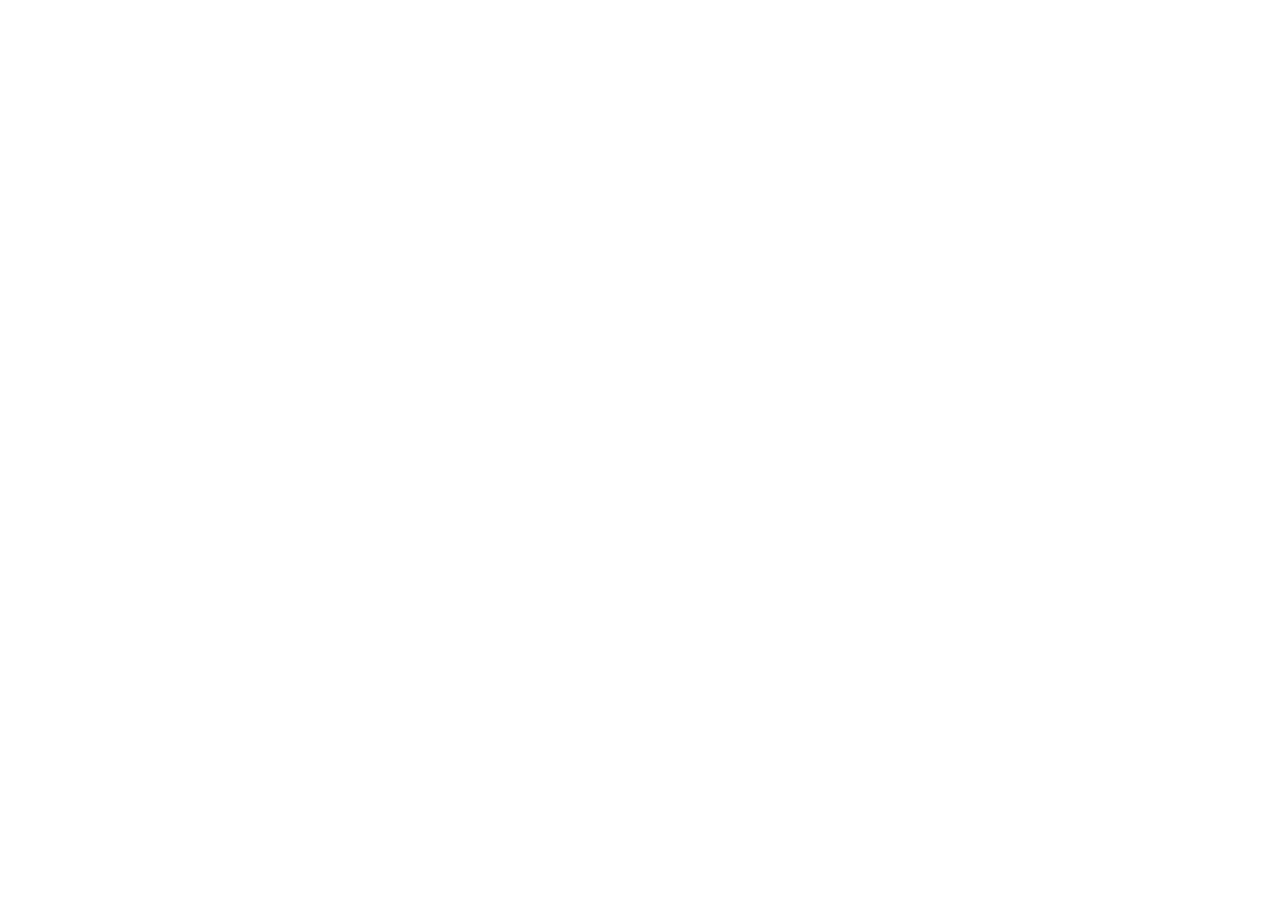
==== index.html @ 263c7d40 "첫번째" ====
<!DOCTYPE html>
<html lang="ko">
<head>
    <meta charset="UTF-8">
    <meta name="viewport" content="width=device-width, initial-scale=1.0">
    <title>크렘드마롱 리디자인</title>
</head>
<body>
    
</body>
</html>
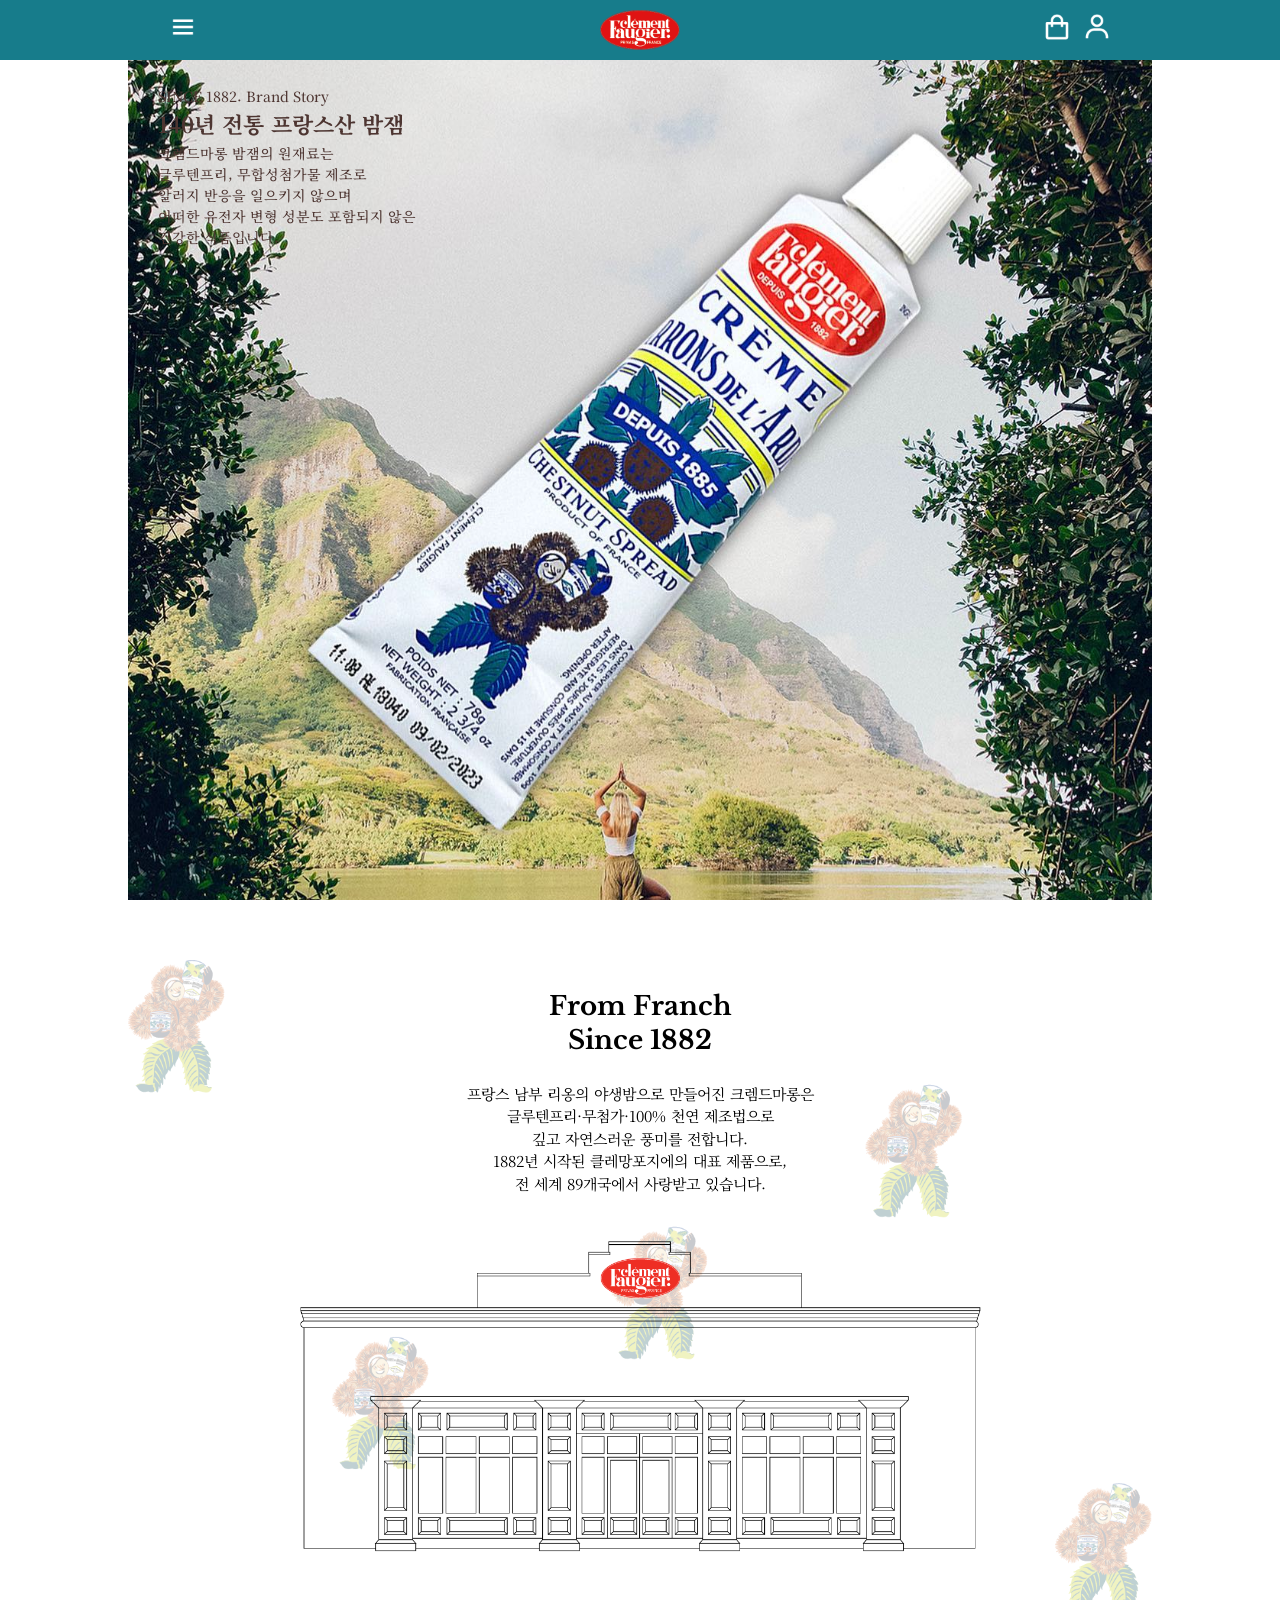
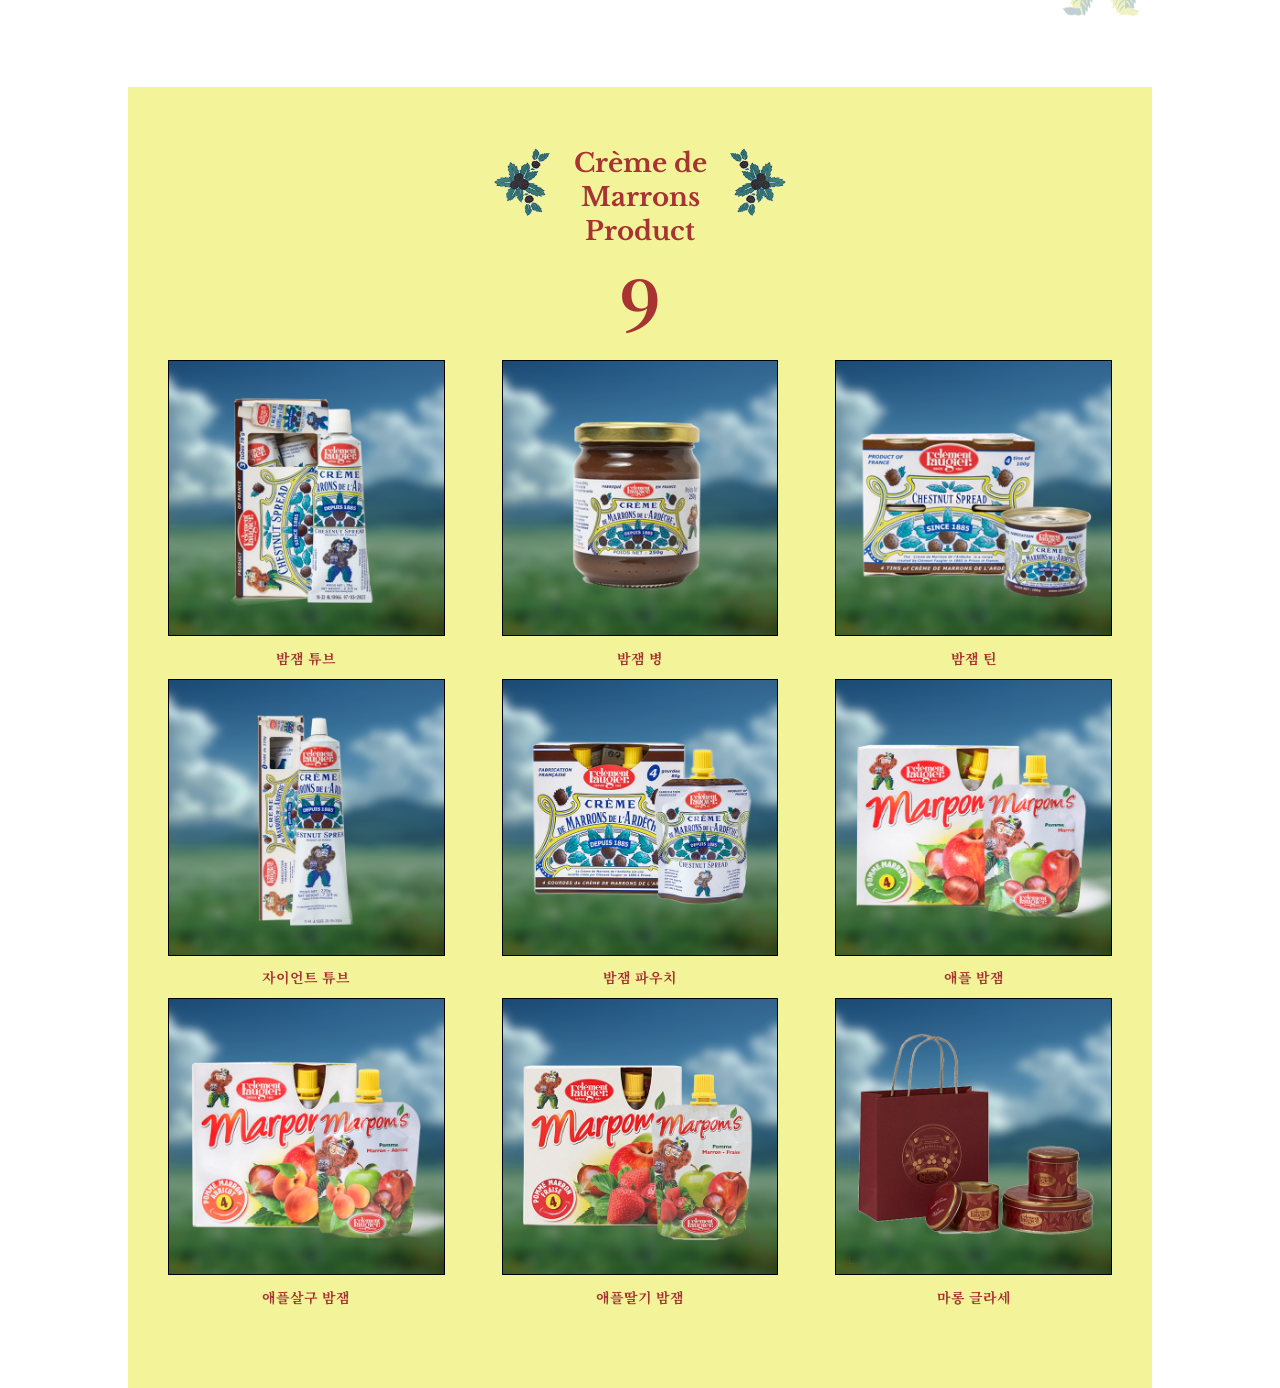
==== commit 102f7c47: "sec-02까지완" ====
--- a/index.html
+++ b/index.html
@@ -1,11 +1,268 @@
 <!DOCTYPE html>
 <html lang="ko">
+
 <head>
     <meta charset="UTF-8">
     <meta name="viewport" content="width=device-width, initial-scale=1.0">
     <title>크렘드마롱 리디자인</title>
+    <!-- Link Swiper's CSS -->
+    <link rel="stylesheet" href="https://cdn.jsdelivr.net/npm/swiper@11/swiper-bundle.min.css" />
+    <!-- Swiper JS -->
+    <script src="https://cdn.jsdelivr.net/npm/swiper@11/swiper-bundle.min.js"></script>
+    <link rel="stylesheet" href="css/main.css">
+    <script>
+        window.onload = () => {
+            //메인비주얼 슬라이드
+            var swiper = new Swiper(".MainSlide", {
+                spaceBetween: 0,
+                centeredSlides: true,
+                autoplay: {
+                    delay: 3500,
+                    disableOnInteraction: false,
+                },
+                pagination: {
+                    clickable: true,
+                },
+            });//메인비주얼 슬라이드 end
+
+        };//scipt end
+    </script>
+
 </head>
+
 <body>
-    
+    <!-- 헤더, 메인, 하단고정, 푸터 -->
+    <div id="wrap">
+
+        <header class="header">
+            <div class="inner">
+                <div class="header_nav">
+                    <button class="menu_btn">
+                        <img src="img/icon-menu.png" alt="메뉴열기">
+                    </button><!-- menu_btn -->
+                    <button class="close_btn">
+                        <img src="img/icon-close.png" alt="메뉴닫기">
+                    </button><!-- close_btn -->
+                    <h1 class="logo">
+                        <a href="#"><img src="img/cremedemarrons_logo.png" alt="로고"></a>
+                    </h1><!-- logo -->
+                    <div class="util">
+                        <button class="cart_btn">
+                            <img src="img/icon-cart.png" alt="카트">
+                        </button><!-- cart_btn -->
+                        <button class="mypage_btn">
+                            <img src="img/icon-my.png" alt="마이페이지">
+                        </button><!-- mypage_btn -->
+                    </div><!-- util -->
+                </div><!-- header_nav -->
+
+                <nav class="nav">
+                    <div class="search_wrap">
+                        <input type="text" name="" id="">
+                        <img src="img/icon-search.png" alt="검색">
+                    </div><!-- search_wrap -->
+
+                    <ul class="gnb">
+                        <li>
+                            <a href="#" class="depth-01">
+                                SHOP<img src="img/icon-down.png" alt="상세열기">
+                            </a>
+                            <ul class="depth-02">
+                                <li><a href="#">· All</a></li>
+                                <li><a href="#">· Best</a></li>
+                                <li><a href="#">· 단품</a></li>
+                                <li><a href="#">· 선물세트</a></li>
+                                <li><a href="#">· 마롱글라세</a></li>
+                                <li><a href="#">· 벌크(업소용)</a></li>
+                                <li><a href="#">· 정기구독</a></li>
+                                <li><a href="#">· 대량주문</a></li>
+                            </ul><!-- depth-02 -->
+                        </li>
+                        <li>
+                            <a href="#" class="depth-01">
+                                EVENT
+                            </a>
+                        </li>
+                        <li>
+                            <a href="#" class="depth-01">
+                                BRAND<img src="img/icon-down.png" alt="상세열기">
+                            </a>
+                            <ul class="depth-02">
+                                <li><a href="#">· 소개</a></li>
+                                <li><a href="#">· 매장안내</a></li>
+                            </ul><!-- depth-02 -->
+                        </li>
+                        <li>
+                            <a href="#" class="depth-01">
+                                COMMUNITY<img src="img/icon-down.png" alt="상세열기">
+                            </a>
+                            <ul class="depth-02">
+                                <li><a href="#">· 취향저격 레시피</a></li>
+                                <li><a href="#">· 뉴스</a></li>
+                            </ul><!-- depth-02 -->
+                        </li>
+                        <li>
+                            <a href="#" class="depth-01">
+                                B2B<img src="img/icon-down.png" alt="상세열기">
+                            </a>
+                            <ul class="depth-02">
+                                <li><a href="#">· 밤잼성과</a></li>
+                                <li><a href="#">· 콜라보레이션</a></li>
+                                <li><a href="#">· 스토어</a></li>
+                                <li><a href="#">· 입점제안문의</a></li>
+                            </ul><!-- depth-02 -->
+                        </li>
+                    </ul><!-- gnb -->
+                </nav><!-- nav -->
+            </div><!-- inner -->
+        </header><!-- header -->
+
+        <main class="main">
+            <div class="main_visual">
+                <!-- 메인비주얼 슬라이드 -->
+                <div class="swiper MainSlide">
+                    <div class="swiper-wrapper">
+
+                        <div class="swiper-slide slide1">
+                            <div class="slide_image">
+                                <img src="img/mainvisual-1.jpg" alt="메인비주얼">
+                            </div><!-- slide_image -->
+                            <div class="text_wrap">
+                                <span>SINCE 1882. Brand Story</span>
+                                <strong>140년 전통 프랑스산 밤잼</strong>
+                                <p>크렘드마롱 밤잼의 원재료는</br>
+                                    글루텐프리, 무합성첨가물 제조로</br>
+                                    알러지 반응을 일으키지 않으며</br>
+                                    어떠한 유전자 변형 성분도 포함되지 않은</br>
+                                    건강한 식품입니다.</p>
+                            </div><!-- text-wrap -->
+                        </div><!-- swiper-slide -->
+
+                        <div class="swiper-slide slide2">
+                            <div class="slide_image">
+                                <img src="img/mainvisual-2.jpg" alt="메인비주얼">
+                            </div><!-- slide_image -->
+                            <div class="text_wrap">
+                                <span>Bulk Order</span>
+                                <strong>밤잼 대량주문</strong>
+                                <p>대량주문은 문의하기 게시판을 통해 가능합니다</p>
+                                <p>(고객센터 - 평일 10:00 ~ 18:00 / 점심시간 12:00 ~ 13:00)</p>
+                            </div><!-- text-wrap -->
+                        </div><!-- swiper-slide -->
+
+                        <div class="swiper-slide slide3">
+                            <div class="slide_image">
+                                <img src="img/mainvisual-3.jpg" alt="메인비주얼">
+                            </div><!-- slide_image -->
+                            <div class="text_wrap">
+                                <p>크렘드 마롱으로</p>
+                                <p>달콤함을 선물해보세요</p>
+                            </div><!-- text-wrap -->
+                        </div><!-- swiper-slide -->
+
+                        <div class="swiper-slide slide4">
+                            <div class="slide_image">
+                                <img src="img/mainvisual-4.jpg" alt="메인비주얼">
+                            </div><!-- slide_image -->
+                            <div class="text_wrap">
+                                <span>Subscription</span>
+                                <strong>밤잼 정기구독</strong>
+                                <p>원하는 구독 주기에 배송 받아보세요</p>
+                            </div><!-- text-wrap -->
+                        </div><!-- swiper-slide -->
+
+                        <div class="swiper-slide slide5">
+                            <div class="slide_image">
+                                <img src="img/mainvisual-5.jpg" alt="메인비주얼">
+                            </div><!-- slide_image -->
+                            <div class="text_wrap">
+                                <span>(G.TUBE +Tube Wringer)</span>
+                                <strong>밤잼 + 튜브링거</strong>
+                                <p>[크렘드마롱] 밤잼 자이언트 튜브 (220g) +튜브링거</p>
+                            </div><!-- text-wrap -->
+                        </div><!-- swiper-slide -->
+
+                    </div><!-- swiper-wrapper -->
+                </div><!-- MainSlide -->
+            </div><!-- main_visual -->
+
+            <section class="sec-01">
+                <div class="inner">
+                    <img src="img/backgroundpattern.png" alt="패턴" class="bg">
+                    <div class="content">
+                        <h2>From Franch</br>
+                            Since 1882</h2>
+                        <p>프랑스 남부 리옹의 야생밤으로 만들어진 크렘드마롱은</br>
+                            글루텐프리·무첨가·100% 천연 제조법으로</br>
+                            깊고 자연스러운 풍미를 전합니다.</br>
+                            1882년 시작된 클레망포지에의 대표 제품으로,</br>
+                            전 세계 89개국에서 사랑받고 있습니다. </p>
+                        <img src="img/sec-01.png" alt="#">
+                    </div><!-- content -->
+                </div><!-- inner -->
+            </section><!-- sec-01 -->
+
+            <section class="sec-02">
+                <div class="inner">
+                    <div class="title">
+                        <h2>Crème de</br>
+                            Marrons</br>
+                            Product</h2>
+                        <strong>9</strong>
+                        <img src="img/deco_title.png" alt="#">
+                    </div><!-- title -->
+
+                    <div class="list">
+                        <div class="item">
+                            <img src="img/item-tube.png" alt="아이템">
+                            <p>밤잼 튜브</p>
+                        </div><!-- item -->
+                        <div class="item">
+                            <img src="img/item-jar.png" alt="아이템">
+                            <p>밤잼 병</p>
+                        </div><!-- item -->
+                        <div class="item">
+                            <img src="img/item-tin.png" alt="아이템">
+                            <p>밤잼 틴</p>
+                        </div><!-- item -->
+                        <div class="item">
+                            <img src="img/item-giant.png" alt="아이템">
+                            <p>자이언트 튜브</p>
+                        </div><!-- item -->
+                        <div class="item">
+                            <img src="img/item-pouch.png" alt="아이템">
+                            <p>밤잼 파우치</p>
+                        </div><!-- item -->
+                        <div class="item">
+                            <img src="img/item-apple.png" alt="아이템">
+                            <p>애플 밤잼</p>
+                        </div><!-- item -->
+                        <div class="item">
+                            <img src="img/item-apricot.png" alt="아이템">
+                            <p>애플살구 밤잼</p>
+                        </div><!-- item -->
+                        <div class="item">
+                            <img src="img/item-strawberry.png" alt="아이템">
+                            <p>애플딸기 밤잼</p>
+                        </div><!-- item -->
+                        <div class="item">
+                            <img src="img/item-gift.png" alt="아이템">
+                            <p>마롱 글라세</p>
+                        </div><!-- item -->
+                    </div><!-- list -->
+                </div><!-- inner -->
+            </section><!-- sec-02 -->
+        </main><!-- main -->
+
+        <div class="bottom_nav">
+
+        </div><!-- bottom_nav -->
+
+        <footer class="footer">
+
+        </footer><!-- footer -->
+
+    </div><!-- #wrap -->
 </body>
+
 </html>
--- a/css/main.css
+++ b/css/main.css
@@ -0,0 +1,361 @@
+@charset "utf-8";
+@import url('reset.css');
+@import url('https://fonts.googleapis.com/css2?family=Noto+Serif+KR:wght@200..900&display=swap');
+/* font-family: "Noto Serif KR", serif; */
+@import url('https://fonts.googleapis.com/css2?family=Libre+Baskerville:ital,wght@0,400;0,700;1,400&display=swap');
+/* font-family: "Libre Baskerville", serif;
+  font-weight: 700; */
+
+body {
+    font-family: "Noto Serif KR", serif;
+    font-weight: 400;
+    font-size: 15px;
+    line-height: 1.5;
+}
+
+h2 {
+    font-family: "Libre Baskerville", serif;
+    font-weight: 700;
+    font-size: 26px;
+    line-height: 1.3;
+}
+
+#wrap {
+    max-width: 1024px;
+    margin: 0 auto;
+}
+
+
+/* --- 헤더 시작 --- */
+.header {
+    width: 100%;
+    background-color: #177C8B;
+    position: fixed;
+    top: 0;
+    left: 0;
+    z-index: 999;
+}
+
+.header .inner button {
+    width: 30px;
+    padding: 0;
+}
+
+.header .inner button img {
+    width: 100%;
+}
+
+.header .inner .header_nav {
+    max-width: 944px;
+    width: calc(100% - 25px);
+    height: 60px;
+    margin: 0 auto;
+    display: flex;
+    align-items: center;
+    justify-content: space-between;
+    position: relative;
+}
+
+/* 메뉴닫기 버튼 */
+.header .inner .header_nav .close_btn {
+    display: none;
+}
+
+.header .inner .header_nav .logo {
+    height: 40px;
+    position: absolute;
+    top: 50%;
+    left: 50%;
+    transform: translate(-50%, -50%);
+}
+
+.header .inner .header_nav .logo a {
+    height: 100%;
+    display: block;
+}
+
+.header .inner .header_nav .logo a img {
+    height: 100%;
+}
+
+.header .inner .header_nav .util {
+    display: flex;
+    gap: 10px;
+}
+
+
+/* --- 내비게이션 시작 --- */
+.header .inner .nav {
+    height: 100vh;
+    background-color: #EBF1F4;
+    padding: 20px 0;
+    display: none;
+    /* 내비 닫아둠 */
+}
+
+.header .inner .nav .search_wrap {
+    max-width: 944px;
+    width: calc(100% - 25px);
+    margin: 0 auto 30px;
+    position: relative;
+}
+
+.header .inner .nav .search_wrap input {
+    width: 100%;
+    height: 35px;
+    border: 0;
+    background-color: #D8D8D8;
+    border-radius: 5px;
+    padding: 0 20px;
+}
+
+.header .inner .nav .search_wrap input:focus {
+    outline: none;
+    border: 1px solid #000;
+}
+
+.header .inner .nav .search_wrap img {
+    width: 26px;
+    position: absolute;
+    top: 50%;
+    right: 10px;
+    transform: translateY(-50%);
+}
+
+.header .inner .nav .gnb {
+    display: flex;
+    flex-direction: column;
+    gap: 20px;
+    padding: 0 40px;
+}
+
+.header .inner .nav .gnb .depth-01 {
+    font-family: "Libre Baskerville", serif;
+    font-weight: 700;
+    font-size: 26px;
+    display: flex;
+    gap: 5px;
+    align-items: center;
+}
+
+.header .inner .nav .gnb>li a img {
+    width: 20px;
+    height: 20px;
+}
+
+.header .inner .nav .gnb>li .depth-02 {
+    display: flex;
+    flex-direction: column;
+    gap: 5px;
+    margin-top: 5px;
+    padding-left: 15px;
+    display: none;
+    /* 상세 카테고리 닫아둠 */
+}
+
+.header .inner .nav .gnb>li .depth-02 li a {
+    font-size: 15px;
+}
+
+
+/* --- 메인 시작 --- */
+.main_visual {
+    width: 100%;
+    height: calc(100vh - 60px);
+    margin-top: 60px;
+}
+
+.main_visual .MainSlide {
+    height: 100%;
+}
+
+.main_visual .MainSlide .swiper-slide {
+    width: 100%;
+    height: 100%;
+    position: relative;
+}
+
+.main_visual .MainSlide .swiper-slide .slide_image {
+    width: 100%;
+    height: 100%;
+}
+
+.main_visual .MainSlide .swiper-slide .slide_image img {
+    width: 100%;
+    height: 100%;
+    object-fit: cover;
+}
+
+.main_visual .MainSlide .swiper-slide .text_wrap {
+    color: #4D3531;
+    position: absolute;
+}
+
+.main_visual .MainSlide .swiper-slide .text_wrap span {
+    display: block;
+    font-size: 14px;
+    font-weight: 500;
+}
+
+.main_visual .MainSlide .swiper-slide .text_wrap strong {
+    font-size: 22px;
+    font-weight: 700;
+    margin-bottom: 3px;
+    display: block;
+}
+
+.main_visual .MainSlide .swiper-slide .text_wrap p {
+    font-size: 14px;
+    font-weight: 500;
+}
+
+.main_visual .MainSlide .swiper-slide.slide1 .text_wrap {
+    top: 26px;
+    left: 30px;
+}
+
+.main_visual .MainSlide .swiper-slide.slide2 .text_wrap {
+    width: 100%;
+    top: 60px;
+    left: 0;
+    text-align: center;
+    padding: 20px 0;
+    background-color: rgba(255, 255, 255, 0.5);
+}
+
+.main_visual .MainSlide .swiper-slide.slide2 .text_wrap p {
+    font-weight: 700;
+}
+
+.main_visual .MainSlide .swiper-slide.slide3 .text_wrap {
+    width: 100%;
+    height: 100%;
+    padding: 60px 0;
+    display: flex;
+    flex-direction: column;
+    justify-content: space-between;
+    align-items: flex-start;
+    top: 0;
+    left: 0;
+}
+
+.main_visual .MainSlide .swiper-slide.slide3 .text_wrap p {
+    background-color: rgba(255, 247, 204, 0.7);
+    padding: 8px 20px;
+    font-size: 22px;
+    font-weight: 600;
+}
+
+.main_visual .MainSlide .swiper-slide.slide3 .text_wrap p:last-child {
+    text-align: right;
+    margin-left: auto;
+}
+
+.main_visual .MainSlide .swiper-slide.slide4 .text_wrap {
+    width: 100%;
+    top: 60px;
+    left: 0;
+    text-align: center;
+    padding: 20px 0;
+    background-color: rgba(255, 255, 255, 0.5);
+}
+
+.main_visual .MainSlide .swiper-slide.slide5 .text_wrap {
+    width: 100%;
+    top: 60px;
+    left: 0;
+    text-align: center;
+    padding: 20px 0;
+    background-color: rgba(255, 255, 255, 0.5);
+}
+
+
+/* --- sec-01 --- */
+.sec-01 .inner {
+    padding: 60px 0 100px;
+    position: relative;
+}
+
+.sec-01 .inner .bg {
+    width: 100%;
+    opacity: 50%;
+    position: absolute;
+    top: 60px;
+    left: 0;
+    z-index: 0;
+}
+
+.sec-01 .inner .content {
+    width: 100%;
+    text-align: center;
+    padding: 30px 0;
+    display: flex;
+    flex-direction: column;
+    align-items: center;
+    gap: 25px;
+    position: relative;
+    top: 0;
+    left: 0;
+}
+
+.sec-01 .inner .content img {
+    width: 68%;
+    margin-top: 15px;
+}
+
+
+/* --- sec-02 --- */
+.sec-02 {
+    background-color: #F3F399;
+}
+
+.sec-02 .inner {
+    max-width: 944px;
+    width: calc(100% - 25px);
+    margin: 0 auto;
+    padding: 60px 0 80px;
+    text-align: center;
+    color: #a73333;
+}
+
+.sec-02 .inner .title {
+    position: relative;
+    margin-bottom: 6px;
+}
+
+.sec-02 .inner .title h2 {}
+
+.sec-02 .inner .title strong {
+    font-size: 70px;
+    margin-top: 5px;
+}
+
+.sec-02 .inner .title img {
+    height: 70px;
+    position: absolute;
+    top: 0;
+    left: 50%;
+    transform: translateX(-50%);
+}
+
+.sec-02 .inner .list {
+    display: flex;
+    flex-wrap: wrap;
+    justify-content: space-between;
+    row-gap: 10px;
+}
+
+.sec-02 .inner .list .item {
+    width: 29.33%;
+}
+
+.sec-02 .inner .list .item img {
+    width: 100%;
+    border: 1px solid #000;
+}
+
+.sec-02 .inner .list .item p {
+    font-size: 14px;
+    font-weight: 700;
+    margin-top: 6px;
+}
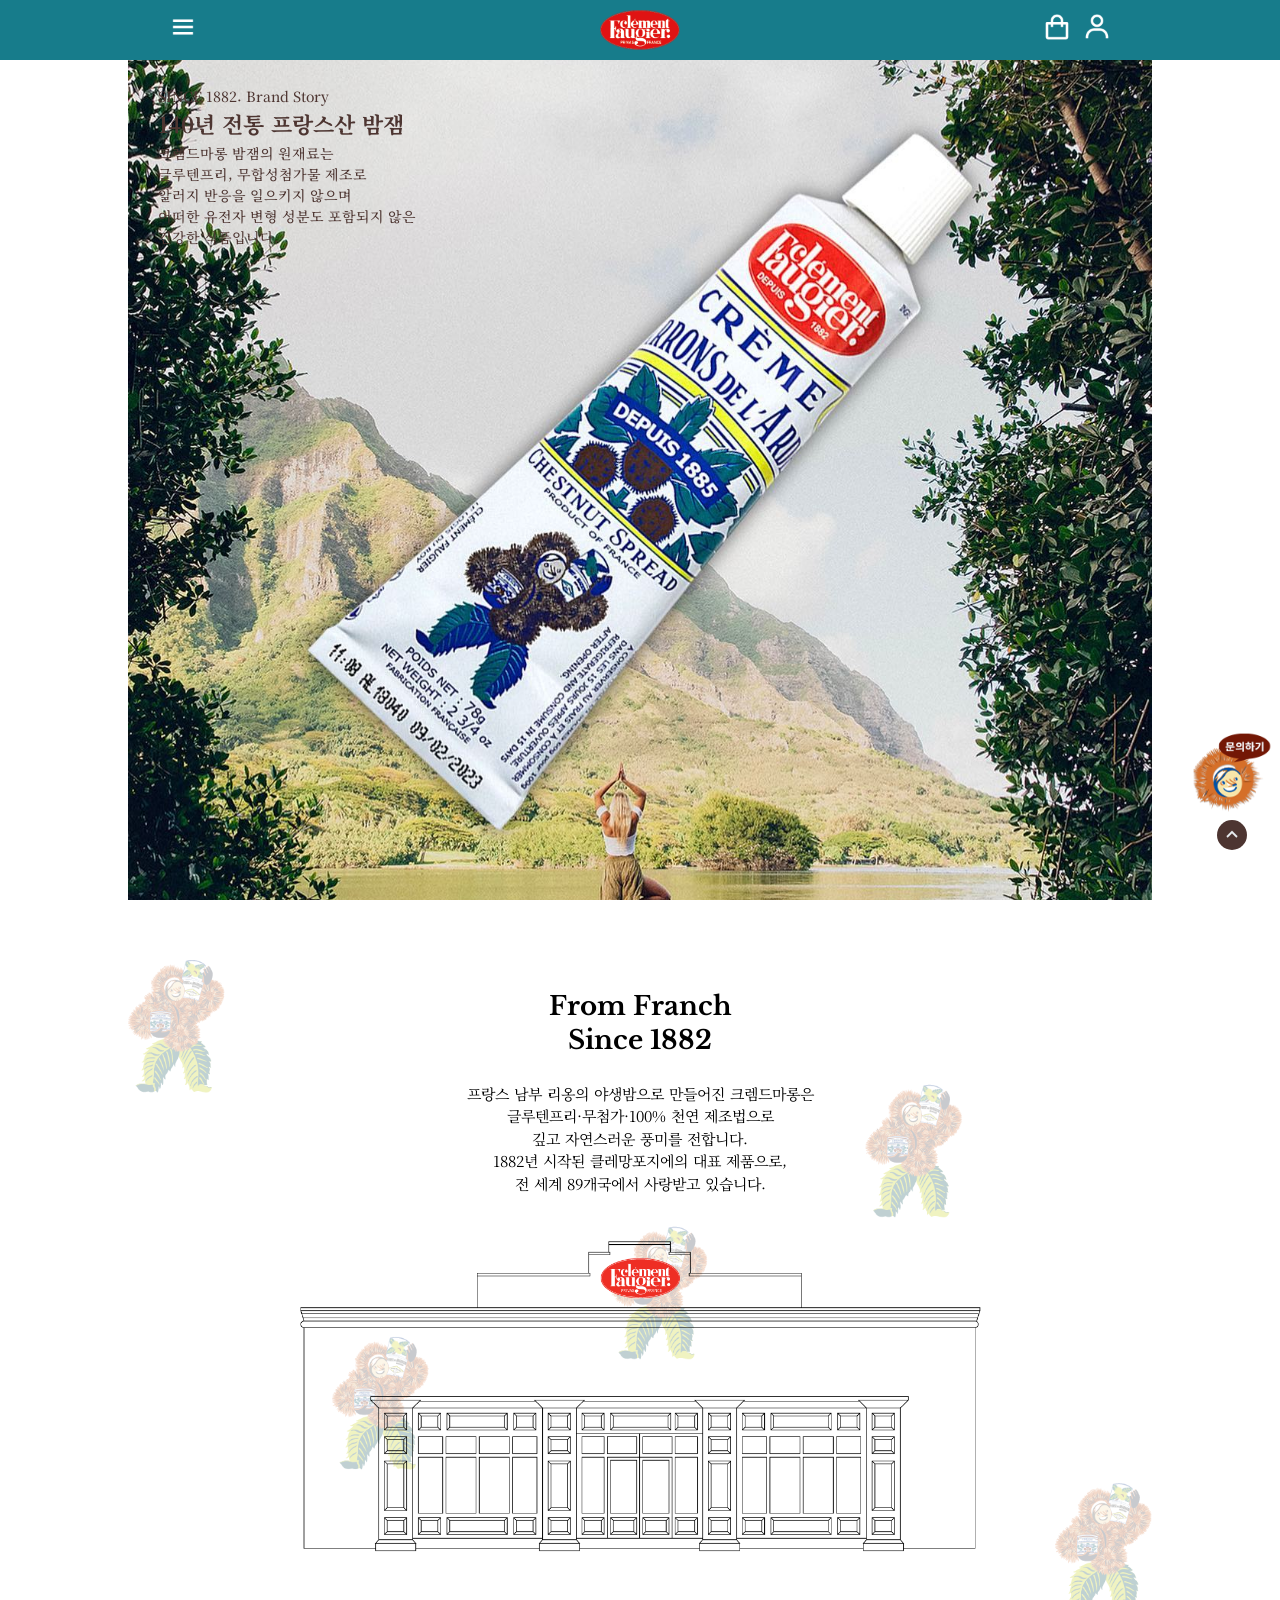
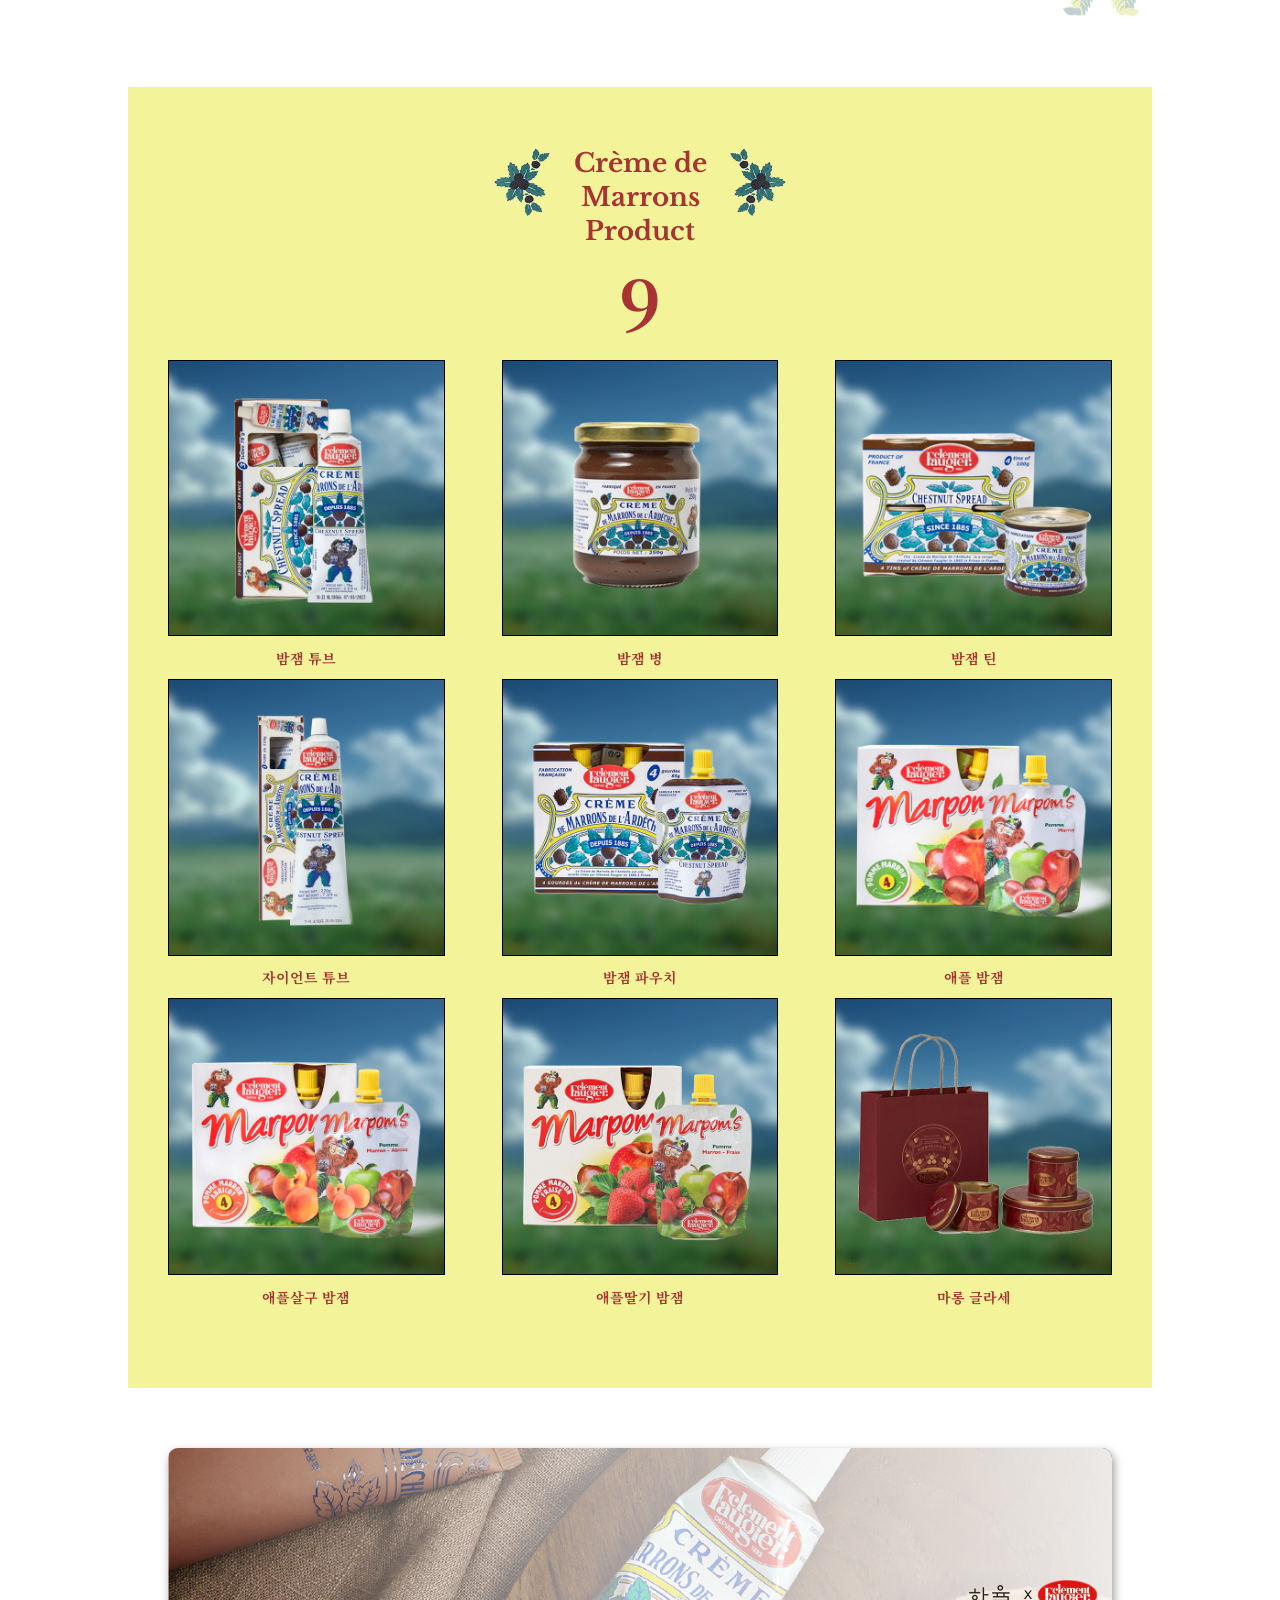
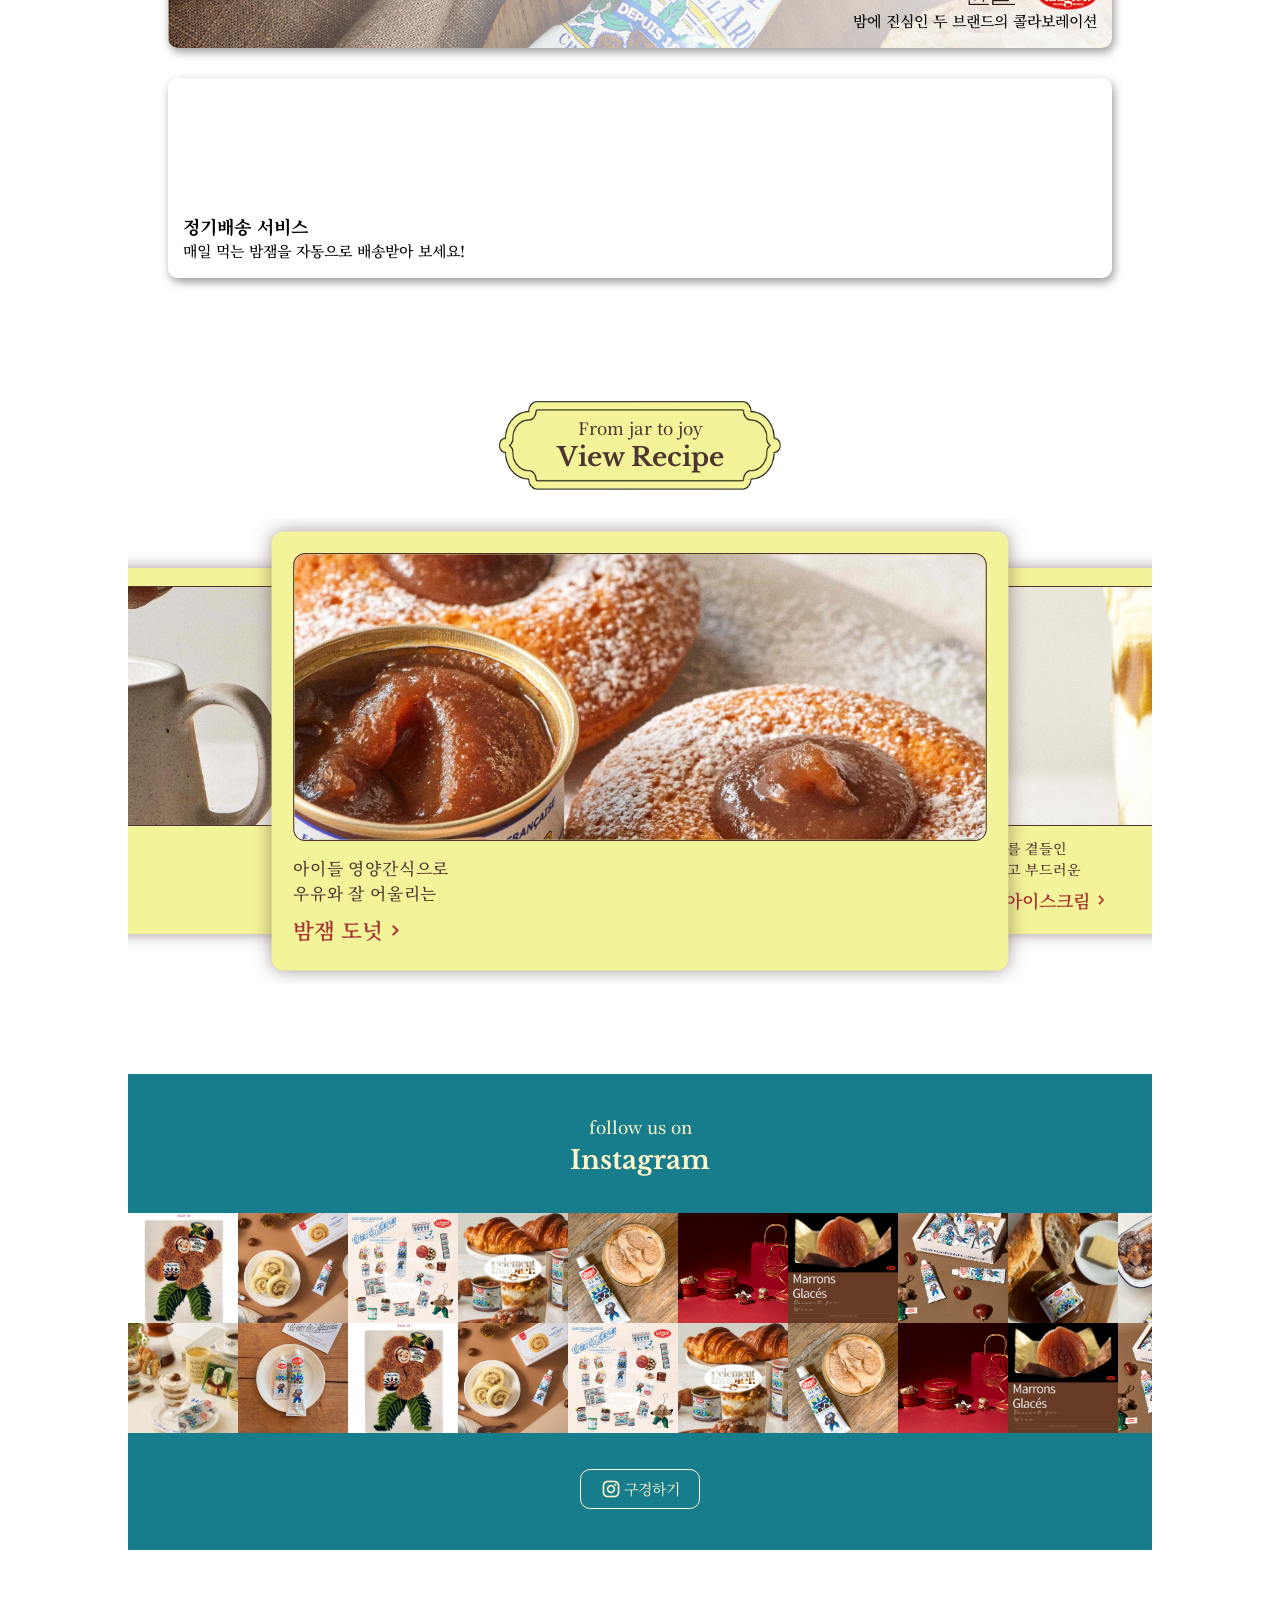
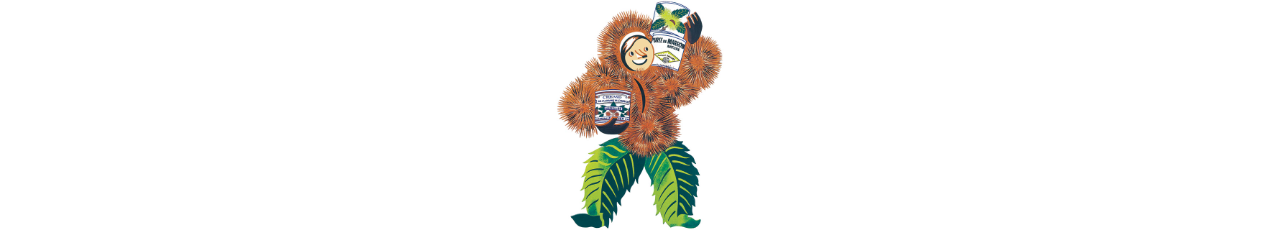
==== commit 6ad35abd: "푸터전까지" ====
--- a/index.html
+++ b/index.html
@@ -9,6 +9,7 @@
     <link rel="stylesheet" href="https://cdn.jsdelivr.net/npm/swiper@11/swiper-bundle.min.css" />
     <!-- Swiper JS -->
     <script src="https://cdn.jsdelivr.net/npm/swiper@11/swiper-bundle.min.js"></script>
+
     <link rel="stylesheet" href="css/main.css">
     <script>
         window.onload = () => {
@@ -24,6 +25,73 @@
                     clickable: true,
                 },
             });//메인비주얼 슬라이드 end
+
+            //sec-04 슬라이드
+            var swiper = new Swiper(".RecipeSlide", {
+                loop: true,
+                //autoplay: true,
+                slidesPerView: 'auto',
+                spaceBetween: 0,
+                centeredSlides: true,
+                autoplay: {
+                    delay: 2500,
+                    disableOnInteraction: false,
+                },
+                pagination: {
+                    clickable: true,
+                },
+            });//sec-04 슬라이드 end
+
+            //sec-05 슬라이드
+            const logoSwiper = new Swiper(".InstaSlide.line1", {
+                slidesPerView: "auto",
+                spaceBetween: 0,
+                loop: true,
+                speed: 3000,//이동 속도
+                allowTouchMove: false,
+                autoplay: {
+                    delay: 0,
+                    disableOnInteraction: false,
+                },
+            });
+            const logoSwiper2 = new Swiper(".InstaSlide.line2", {
+                slidesPerView: "auto",
+                spaceBetween: 0,
+                loop: true,
+                speed: 3000,
+                allowTouchMove: false,
+                autoplay: {
+                    delay: 0,
+                    disableOnInteraction: false,
+                    reverseDirection: true, //반대 방향
+                },
+            });
+            //sec-05 슬라이드 end
+
+            //메뉴 열기
+            let menuBtn = document.querySelector('.menu_btn');
+            let closeBtn = document.querySelector('.close_btn');
+            let nav = document.querySelector('.nav');
+
+            menuBtn.addEventListener('click', () => {
+                nav.classList.add('active');
+                menuBtn.style.display = 'none'
+                closeBtn.style.display = 'block'
+            });
+
+            closeBtn.addEventListener('click', () => {
+                nav.classList.remove('active');
+                menuBtn.style.display = 'block'
+                closeBtn.style.display = 'none'
+            });
+
+            //내비 상세 카테고리 열기 (수정#####)
+            let depth01 = document.querySelectorAll('.depth-01');
+            let depth02 = document.querySelectorAll('.depth-02');
+
+            depth01.addEventListener('click', () => {
+                depth02.classList.add('active')
+            })
 
         };//scipt end
     </script>
@@ -252,10 +320,235 @@
                     </div><!-- list -->
                 </div><!-- inner -->
             </section><!-- sec-02 -->
+
+            <section class="sec-03">
+                <div class="inner">
+                    <div class="banner b01">
+                        <div class="text">
+                            <img src="img/colabo_logo.png" alt="콜라보로고">
+                            <p>밤에 진심인 두 브랜드의 콜라보레이션</p>
+                        </div><!-- text -->
+                    </div><!-- banner -->
+                    <div class="banner b02">
+                        <div class="text">
+                            <strong>정기배송 서비스</strong>
+                            <p>매일 먹는 밤잼을 자동으로 배송받아 보세요!</p>
+                        </div><!-- text -->
+                    </div><!-- banner -->
+                </div><!-- inner -->
+            </section><!-- sec-03 -->
+
+            <section class="sec-04">
+                <div class="inner">
+                    <div class="title">
+                        <img src="img/title-background1.png" alt="#">
+                        <div class="text">
+                            <p>From jar to joy</p>
+                            <h2>View Recipe</h2>
+                        </div><!-- text -->
+                    </div><!-- title -->
+
+                    <!-- 레시피 슬라이드 -->
+                    <!-- Swiper -->
+                    <div class="swiper RecipeSlide">
+                        <div class="swiper-wrapper">
+                            <div class="swiper-slide">
+                                <div class="inner">
+                                    <img src="img/recipe_donut.jpg" alt="recipe">
+                                    <div class="text_wrap">
+                                        <p>아이들 영양간식으로</br>
+                                            우유와 잘 어울리는</p>
+                                        <div class="name">
+                                            <strong>밤잼 도넛</strong>
+                                            <img src="img/icon-right3.png" alt="">
+                                        </div><!-- name -->
+                                    </div><!-- text_wrap -->
+                                </div><!-- inner -->
+                            </div><!-- swiper-slide -->
+
+                            <div class="swiper-slide">
+                                <div class="inner">
+                                    <img src="img/recipe_icecream.jpg" alt="recipe">
+                                    <div class="text_wrap">
+                                        <p>견과류를 곁들인</br>
+                                            고소하고 부드러운</p>
+                                        <div class="name">
+                                            <strong>마롱 아이스크림</strong>
+                                            <img src="img/icon-right3.png" alt="">
+                                        </div><!-- name -->
+                                    </div><!-- text_wrap -->
+                                </div><!-- inner -->
+                            </div><!-- swiper-slide -->
+
+                            <div class="swiper-slide">
+                                <div class="inner">
+                                    <img src="img/recipe_cheese.png" alt="recipe">
+                                    <div class="text_wrap">
+                                        <p>치즈와도, 와인과도</br>
+                                            잘 어울리는</p>
+                                        <div class="name">
+                                            <strong>크렘드마롱</strong>
+                                            <img src="img/icon-right3.png" alt="">
+                                        </div><!-- name -->
+                                    </div><!-- text_wrap -->
+                                </div><!-- inner -->
+                            </div><!-- swiper-slide -->
+
+                            <div class="swiper-slide">
+                                <div class="inner">
+                                    <img src="img/recipe_bread.jpg" alt="recipe">
+                                    <div class="text_wrap">
+                                        <p>밤잼으로 만든</br>
+                                            영원한 소울메이트</p>
+                                        <div class="name">
+                                            <strong>밤잼+빵</strong>
+                                            <img src="img/icon-right3.png" alt="">
+                                        </div><!-- name -->
+                                    </div><!-- text_wrap -->
+                                </div><!-- inner -->
+                            </div><!-- swiper-slide -->
+
+                            <div class="swiper-slide">
+                                <div class="inner">
+                                    <img src="img/recipe_latte.jpg" alt="recipe">
+                                    <div class="text_wrap">
+                                        <p>간편하게 즐기는</br>
+                                            고소하고 달달한</p>
+                                        <div class="name">
+                                            <strong>밤 라떼</strong>
+                                            <img src="img/icon-right3.png" alt="">
+                                        </div><!-- name -->
+                                    </div><!-- text_wrap -->
+                                </div><!-- inner -->
+                            </div><!-- swiper-slide -->
+                        </div><!-- swiper-wrapper -->
+                    </div><!-- RecipeSlide -->
+                </div><!-- inner -->
+            </section><!-- sec-04 -->
+
+            <section class="sec-05">
+                <div class="inner">
+                    <div class="title">
+                        <p>follow us on</p>
+                        <h2>Instagram</h2>
+                    </div><!-- title -->
+
+                    <!-- 인스타 슬라이드 -->
+                    <div class="swiper InstaSlide line1">
+                        <div class="swiper-wrapper">
+                            <div class="swiper-slide">
+                                <img src="img/insta1.jpg" alt="#">
+                            </div><!-- swiper-slide -->
+                            <div class="swiper-slide">
+                                <img src="img/insta2.jpg" alt="#">
+                            </div><!-- swiper-slide -->
+                            <div class="swiper-slide">
+                                <img src="img/insta3.jpg" alt="#">
+                            </div><!-- swiper-slide -->
+                            <div class="swiper-slide">
+                                <img src="img/insta4.jpg" alt="#">
+                            </div><!-- swiper-slide -->
+                            <div class="swiper-slide">
+                                <img src="img/insta5.jpg" alt="#">
+                            </div><!-- swiper-slide -->
+                            <div class="swiper-slide">
+                                <img src="img/insta6.jpg" alt="#">
+                            </div><!-- swiper-slide -->
+                            <div class="swiper-slide">
+                                <img src="img/insta7.jpg" alt="#">
+                            </div><!-- swiper-slide -->
+                            <div class="swiper-slide">
+                                <img src="img/insta8.jpg" alt="#">
+                            </div><!-- swiper-slide -->
+                            <div class="swiper-slide">
+                                <img src="img/insta9.jpg" alt="#">
+                            </div><!-- swiper-slide -->
+                            <div class="swiper-slide">
+                                <img src="img/insta10.jpg" alt="#">
+                            </div><!-- swiper-slide -->
+                            <div class="swiper-slide">
+                                <img src="img/insta11.jpg" alt="#">
+                            </div><!-- swiper-slide -->
+                            <div class="swiper-slide">
+                                <img src="img/insta12.jpg" alt="#">
+                            </div><!-- swiper-slide -->
+                            <div class="swiper-slide">
+                                <img src="img/insta13.jpg" alt="#">
+                            </div><!-- swiper-slide -->
+                        </div><!-- swiper-wrapper -->
+                    </div><!-- InstaSlide -->
+
+                    <div class="swiper InstaSlide line2">
+                        <div class="swiper-wrapper">
+                            <div class="swiper-slide">
+                                <img src="img/insta1.jpg" alt="#">
+                            </div><!-- swiper-slide -->
+                            <div class="swiper-slide">
+                                <img src="img/insta2.jpg" alt="#">
+                            </div><!-- swiper-slide -->
+                            <div class="swiper-slide">
+                                <img src="img/insta3.jpg" alt="#">
+                            </div><!-- swiper-slide -->
+                            <div class="swiper-slide">
+                                <img src="img/insta4.jpg" alt="#">
+                            </div><!-- swiper-slide -->
+                            <div class="swiper-slide">
+                                <img src="img/insta5.jpg" alt="#">
+                            </div><!-- swiper-slide -->
+                            <div class="swiper-slide">
+                                <img src="img/insta6.jpg" alt="#">
+                            </div><!-- swiper-slide -->
+                            <div class="swiper-slide">
+                                <img src="img/insta7.jpg" alt="#">
+                            </div><!-- swiper-slide -->
+                            <div class="swiper-slide">
+                                <img src="img/insta8.jpg" alt="#">
+                            </div><!-- swiper-slide -->
+                            <div class="swiper-slide">
+                                <img src="img/insta9.jpg" alt="#">
+                            </div><!-- swiper-slide -->
+                            <div class="swiper-slide">
+                                <img src="img/insta10.jpg" alt="#">
+                            </div><!-- swiper-slide -->
+                            <div class="swiper-slide">
+                                <img src="img/insta11.jpg" alt="#">
+                            </div><!-- swiper-slide -->
+                            <div class="swiper-slide">
+                                <img src="img/insta12.jpg" alt="#">
+                            </div><!-- swiper-slide -->
+                            <div class="swiper-slide">
+                                <img src="img/insta13.jpg" alt="#">
+                            </div><!-- swiper-slide -->
+                        </div><!-- swiper-wrapper -->
+                    </div><!-- InstaSlide -->
+
+                    <button class="insta_btn">
+                        <a href="#">
+                            <img src="img/icon-insta.png" alt="#">
+                            <p>구경하기</p>
+                        </a>
+                    </button><!-- insta_btn -->
+                </div><!-- inner -->
+            </section><!-- sec-05 -->
+
+            <div class="character">
+                <img src="img/character.jpg" alt="character">
+            </div><!-- character -->
         </main><!-- main -->
 
         <div class="bottom_nav">
-
+            <div class="inner">
+                <div class="ask_btn">
+                    <a href="#">
+                        <img src="img/bottom_nav.png" alt="문의아이콘">
+                    </a>
+                </div><!-- ask_btn -->
+                <div class="top_btn">
+                    <a href="#">
+                        <img src="img/icon-up2.png" alt="탑아이콘">
+                    </a>
+                </div><!-- top_btn -->
+            </div><!-- inner -->
         </div><!-- bottom_nav -->
 
         <footer class="footer">
--- a/css/main.css
+++ b/css/main.css
@@ -86,11 +86,19 @@
 
 /* --- 내비게이션 시작 --- */
 .header .inner .nav {
+    width: 100%;
     height: 100vh;
     background-color: #EBF1F4;
     padding: 20px 0;
-    display: none;
+    position: fixed;
+    top: 60px;
+    left: -100%;
     /* 내비 닫아둠 */
+    transition: left 0.5s;
+}
+
+.header .inner .nav.active {
+    left: 0;
 }
 
 .header .inner .nav .search_wrap {
@@ -153,6 +161,10 @@
     /* 상세 카테고리 닫아둠 */
 }
 
+.header .inner .nav .gnb>li .depth-02.active {
+    display: flex;
+}
+
 .header .inner .nav .gnb>li .depth-02 li a {
     font-size: 15px;
 }
@@ -242,7 +254,7 @@
 .main_visual .MainSlide .swiper-slide.slide3 .text_wrap p {
     background-color: rgba(255, 247, 204, 0.7);
     padding: 8px 20px;
-    font-size: 22px;
+    font-size: 18px;
     font-weight: 600;
 }
 
@@ -358,4 +370,295 @@
     font-size: 14px;
     font-weight: 700;
     margin-top: 6px;
+}
+
+
+/* --- sec-03 --- */
+.sec-03 .inner {
+    display: flex;
+    flex-direction: column;
+    gap: 30px;
+    padding: 60px 0;
+}
+
+.sec-03 .inner .banner {
+    position: relative;
+    max-width: 944px;
+    width: calc(100% - 25px);
+    height: 200px;
+    margin: 0 auto;
+    border-radius: 10px;
+    overflow: hidden;
+    box-shadow: 2px 4px 10px rgba(0, 0, 0, 0.4);
+    position: relative;
+}
+
+.sec-03 .inner .banner.b01::after {
+    width: 100%;
+    height: 100%;
+    content: '';
+    position: absolute;
+    top: 0;
+    left: 0;
+    background: #ffffff;
+    background: linear-gradient(90deg, rgba(255, 255, 255, 0) 0%, rgba(255, 255, 255, 0.6) 45%, rgba(255, 255, 255, 0.9) 100%);
+}
+
+.sec-03 .inner .banner.b02::after {
+    width: 100%;
+    height: 100%;
+    content: '';
+    position: absolute;
+    top: 0;
+    left: 0;
+    background: #ffffff;
+    background: linear-gradient(270deg, rgba(255, 255, 255, 0) 32%, rgba(255, 255, 255, 0.9) 100%);
+}
+
+.sec-03 .inner .banner.b01 {
+    background: url("../img/banner-colabo.png") center center / cover no-repeat;
+}
+
+.sec-03 .inner .banner.b02 {
+    background: url("../img/banner_delivery.png") center 80% / cover no-repeat;
+}
+
+.sec-03 .inner .banner.b01 .text {
+    display: flex;
+    flex-direction: column;
+    align-items: flex-end;
+    position: absolute;
+    bottom: 15px;
+    right: 15px;
+    z-index: 1;
+}
+
+.sec-03 .inner .banner.b02 .text {
+    position: absolute;
+    bottom: 15px;
+    left: 15px;
+    z-index: 1;
+}
+
+.sec-03 .inner .banner .text img {
+    height: 30px;
+    display: block;
+}
+
+.sec-03 .inner .banner .text strong {
+    font-size: 18px;
+    font-weight: 700;
+}
+
+.sec-03 .inner .banner .text p {
+    font-weight: 500;
+}
+
+
+/* --- sec-04 --- */
+.sec-04 {
+    padding: 60px 0 90px;
+}
+
+.sec-04 .inner .title {
+    position: relative;
+    margin-bottom: 25px;
+}
+
+.sec-04 .inner .title img {
+    width: 288px;
+    margin: 0 auto;
+    display: block;
+}
+
+.sec-04 .inner .title .text {
+    color: #4D3531;
+    text-align: center;
+    position: absolute;
+    top: 50%;
+    left: 50%;
+    transform: translate(-50%, -50%);
+}
+
+.sec-04 .inner .title .text p {
+    font-size: 17px;
+    font-weight: 500;
+}
+
+/* 레시피 슬라이드 */
+.RecipeSlide {
+    padding: 50px 0;
+}
+
+.RecipeSlide .swiper-wrapper {}
+
+.RecipeSlide .swiper-wrapper .swiper-slide {
+    width: 60%;
+    height: 366px;
+    border-radius: 10px;
+    background-color: #F3F399;
+    color: #4D3531;
+    box-shadow: 0 0 15px rgba(77, 53, 49, 0.5);
+}
+
+.RecipeSlide .swiper-wrapper .swiper-slide .inner {
+    padding: 18px;
+}
+
+.RecipeSlide .swiper-wrapper .swiper-slide .inner>img {
+    width: 100%;
+    height: 240px;
+    object-fit: cover;
+    display: block;
+    border-radius: 10px;
+    border: 1px solid #4D3531;
+}
+
+.RecipeSlide .swiper-wrapper .swiper-slide .inner .text_wrap {
+    margin-top: 12px;
+}
+
+.RecipeSlide .swiper-wrapper .swiper-slide .inner .text_wrap p {
+    font-size: 14px;
+    font-weight: 500;
+    line-height: 1.5;
+    margin-bottom: 7px;
+}
+
+.RecipeSlide .swiper-wrapper .swiper-slide .inner .text_wrap .name {
+    display: flex;
+    align-items: center;
+}
+
+.RecipeSlide .swiper-wrapper .swiper-slide .inner .text_wrap .name strong {
+    font-size: 18px;
+    font-weight: 600;
+    color: #a73333;
+}
+
+.RecipeSlide .swiper-wrapper .swiper-slide .inner .text_wrap .name img {
+    width: 20px;
+    display: block;
+}
+
+.RecipeSlide .swiper-slide.swiper-slide-active {
+    transform: scale(1.2);
+    z-index: 1;
+}
+
+
+/* --- sec-05 --- */
+.sec-05 {
+    background-color: #177C8B;
+    padding: 40px 0;
+}
+
+.sec-05 .inner .title {
+    text-align: center;
+    color: #FFF7CC;
+    margin-bottom: 35px;
+}
+
+.sec-05 .inner .title p {
+    font-size: 17px;
+    font-weight: 500;
+    margin-bottom: 5px;
+}
+
+.sec-05 .inner .InstaSlide .swiper-wrapper .swiper-slide {
+    width: 110px;
+    height: 110px;
+}
+
+.sec-05 .inner .InstaSlide .swiper-wrapper .swiper-slide img {
+    width: 100%;
+    height: 100%;
+    object-fit: cover;
+    display: block;
+}
+
+.sec-05 .inner .insta_btn {
+    width: 100%;
+    margin: 35px auto 0;
+}
+
+.sec-05 .inner .insta_btn a {
+    width: 120px;
+    height: 40px;
+    margin: 0 auto;
+    border: 1px solid #FFF7CC;
+    border-radius: 10px;
+    display: flex;
+    align-items: center;
+    justify-content: center;
+    gap: 3px;
+}
+
+.sec-05 .inner .insta_btn a img {
+    width: 20px;
+    height: 20px;
+    display: block;
+}
+
+.sec-05 .inner .insta_btn a p {
+    color: #FFF7CC;
+}
+
+.character {
+    width: 230px;
+    margin: 0 auto;
+    padding: 50px 0 0;
+}
+
+.character img {
+    width: 100%;
+}
+
+
+/* --- bottom_nav --- */
+.bottom_nav {
+    position: fixed;
+    bottom: 50px;
+    right: 8px;
+    z-index: 10;
+}
+
+.bottom_nav .inner {
+    display: flex;
+    flex-direction: column;
+    align-items: center;
+    gap: 8px;
+}
+
+.bottom_nav .inner .ask_btn {
+    width: 80px;
+}
+
+.bottom_nav .inner .ask_btn a {
+    width: 100%;
+}
+
+.bottom_nav .inner .ask_btn a img {
+    width: 100%;
+    display: block;
+}
+
+.bottom_nav .inner .top_btn {
+    width: 30px;
+    height: 30px;
+    background-color: #4D3531;
+    border-radius: 50%;
+}
+
+.bottom_nav .inner .top_btn a {
+    width: 100%;
+    height: 100%;
+    display: flex;
+    justify-content: center;
+    align-items: center;
+}
+
+.bottom_nav .inner .top_btn a img {
+    width: 24px;
+    height: 24px;
 }
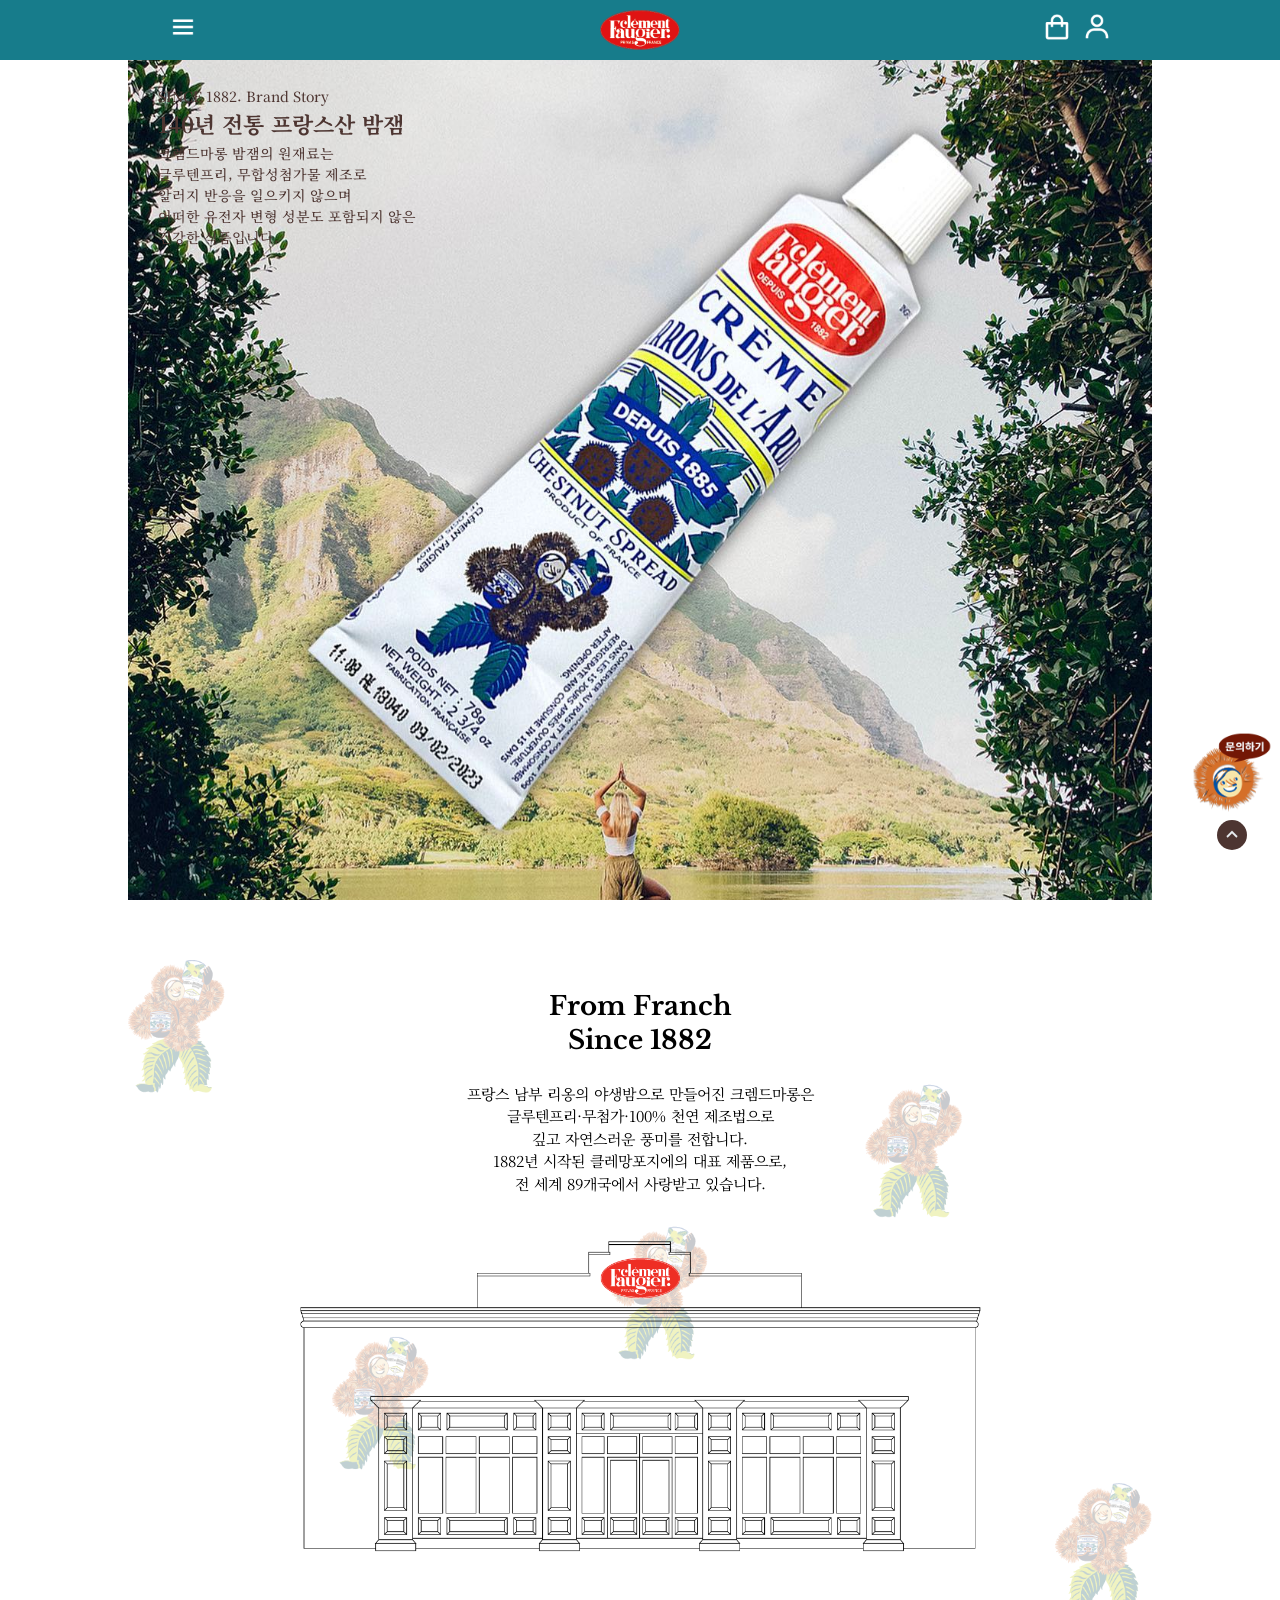
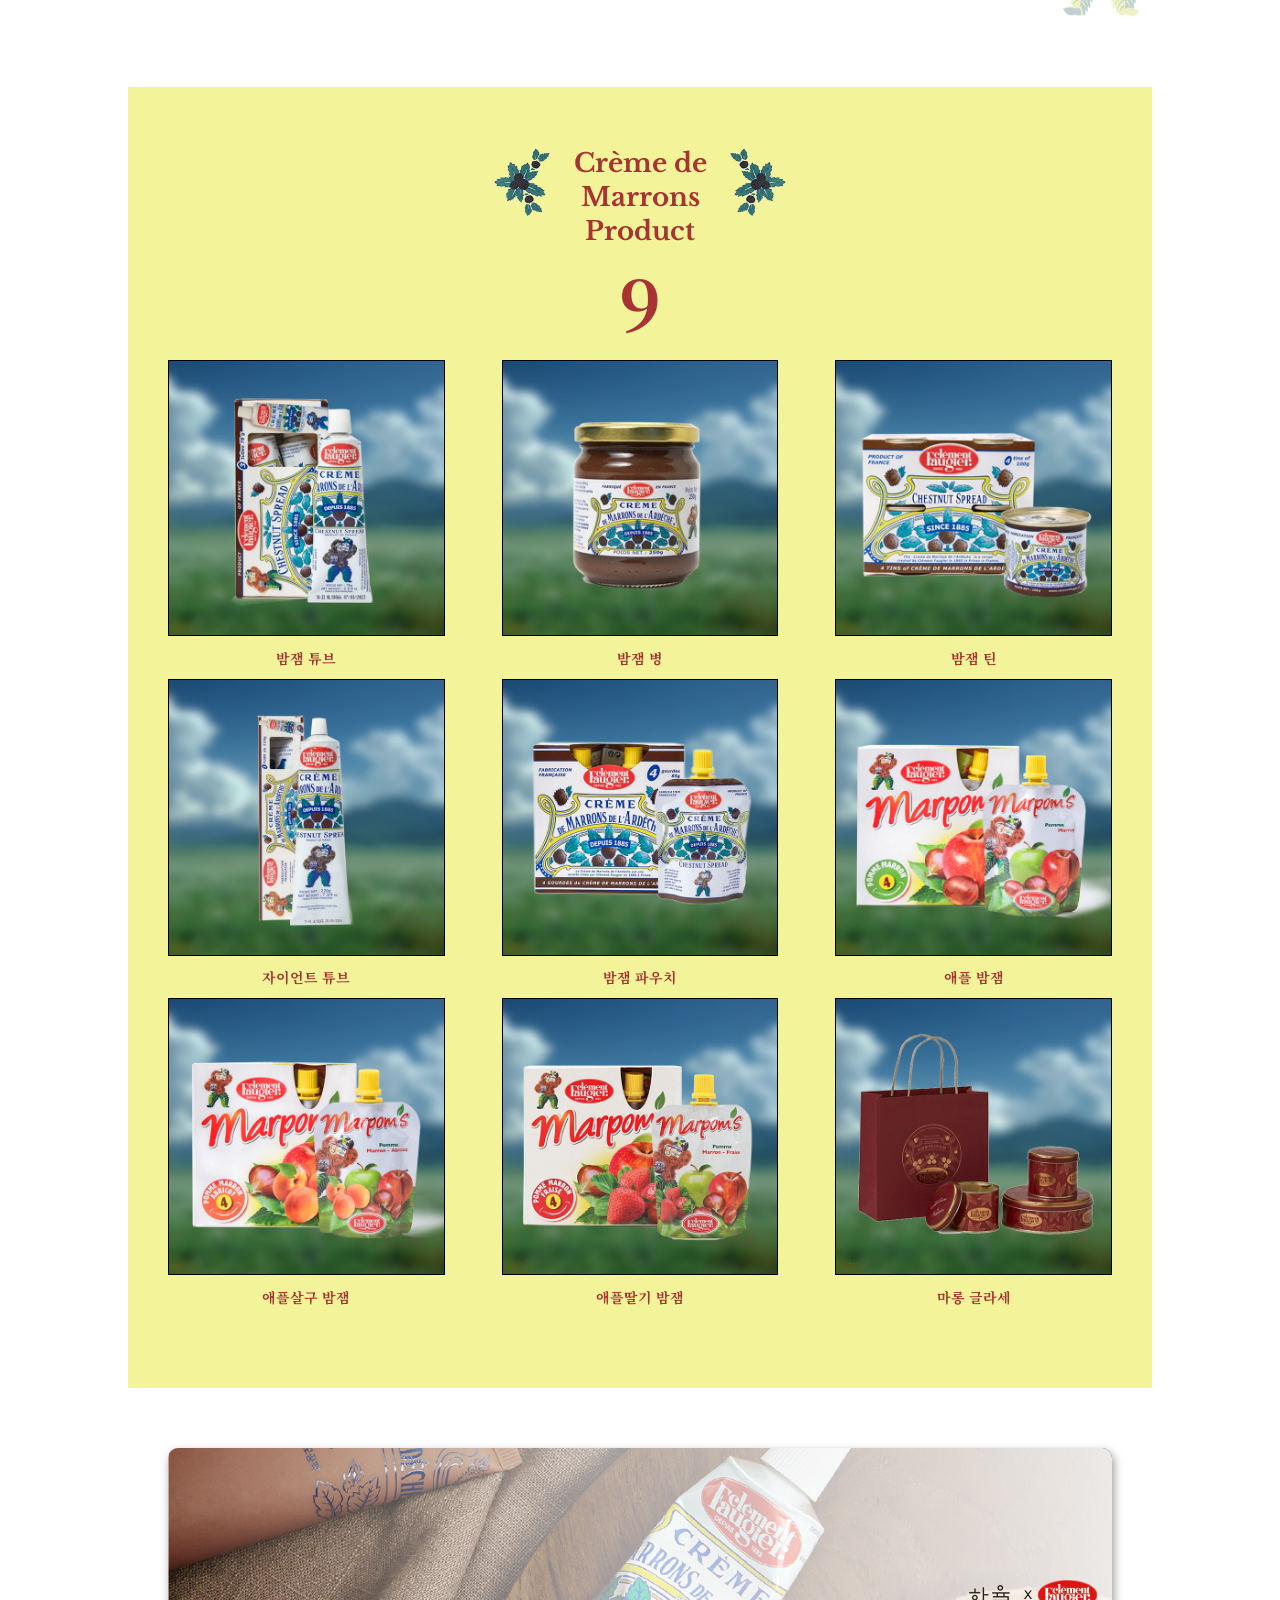
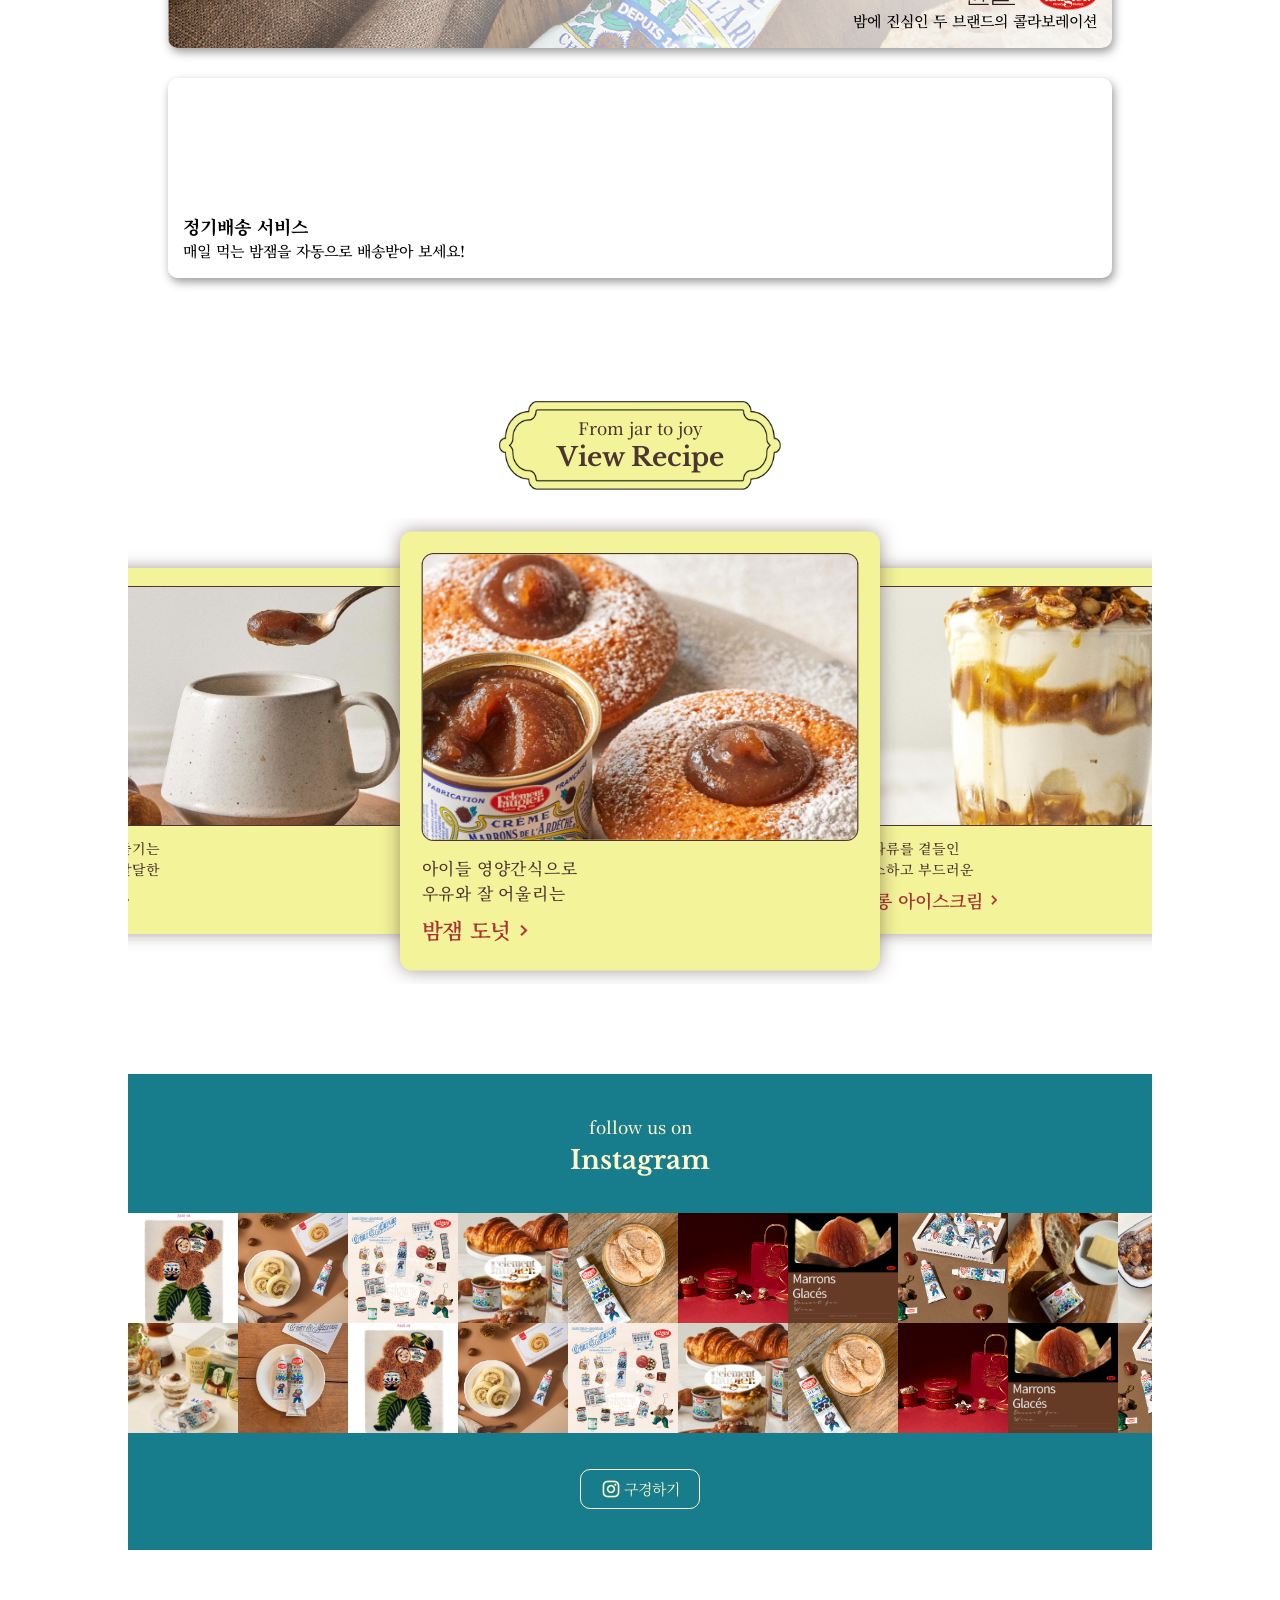
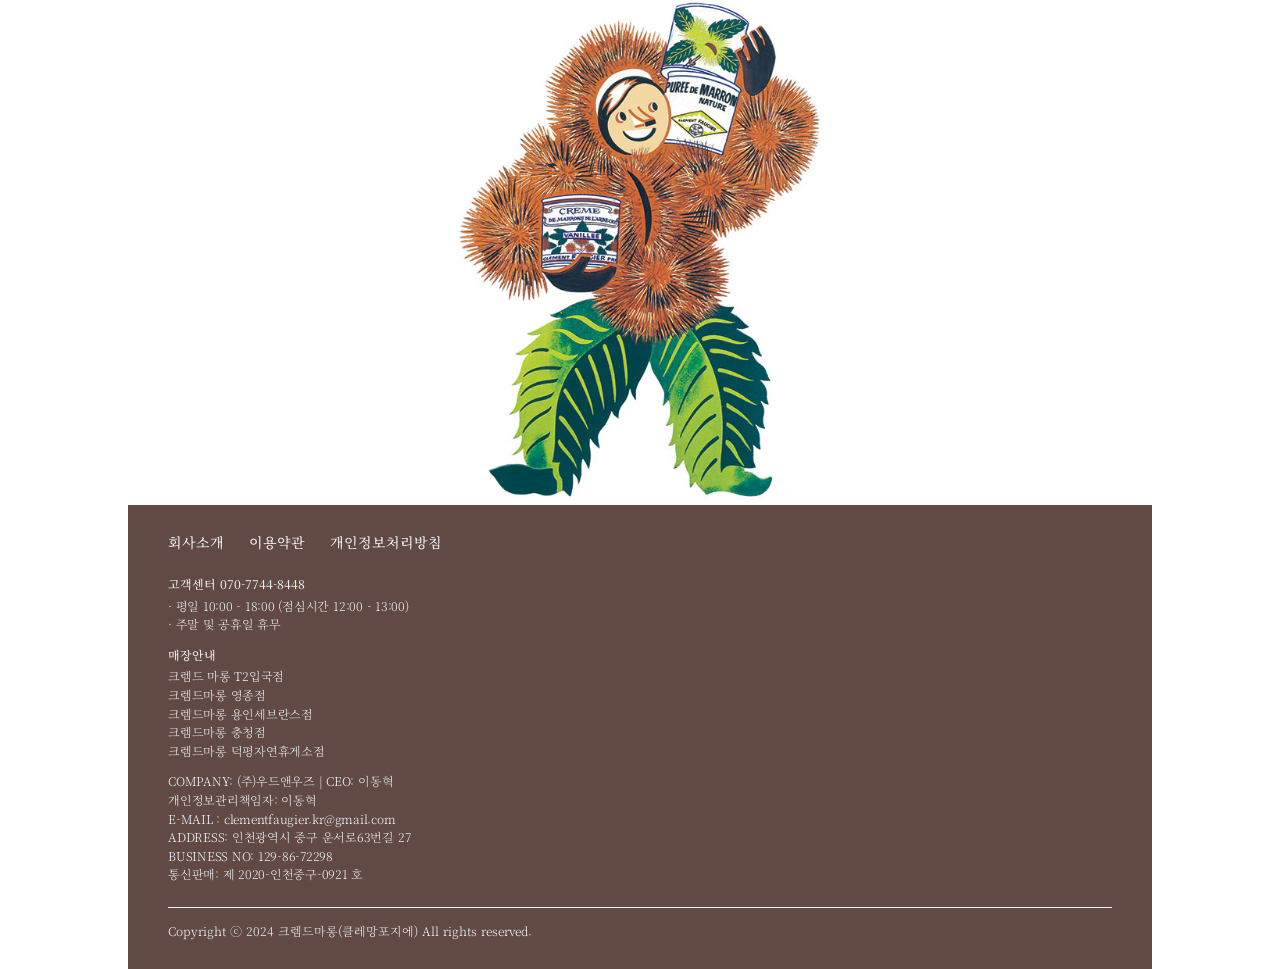
==== commit e7ff1475: "내비까지" ====
--- a/index.html
+++ b/index.html
@@ -24,7 +24,7 @@
                 pagination: {
                     clickable: true,
                 },
-            });//메인비주얼 슬라이드 end
+            });//
 
             //sec-04 슬라이드
             var swiper = new Swiper(".RecipeSlide", {
@@ -40,7 +40,7 @@
                 pagination: {
                     clickable: true,
                 },
-            });//sec-04 슬라이드 end
+            });//
 
             //sec-05 슬라이드
             const logoSwiper = new Swiper(".InstaSlide.line1", {
@@ -65,8 +65,7 @@
                     disableOnInteraction: false,
                     reverseDirection: true, //반대 방향
                 },
-            });
-            //sec-05 슬라이드 end
+            });//
 
             //메뉴 열기
             let menuBtn = document.querySelector('.menu_btn');
@@ -83,15 +82,40 @@
                 nav.classList.remove('active');
                 menuBtn.style.display = 'block'
                 closeBtn.style.display = 'none'
-            });
-
-            //내비 상세 카테고리 열기 (수정#####)
+            });//
+
+            //내비 상세 카테고리 열기 (수정##### -> for 사용)
             let depth01 = document.querySelectorAll('.depth-01');
-            let depth02 = document.querySelectorAll('.depth-02');
-
-            depth01.addEventListener('click', () => {
-                depth02.classList.add('active')
-            })
+            let gnbLi = document.querySelectorAll('.gnb > li');
+
+            for (let i = 0; i < depth01.length; i++) {
+                depth01[i].addEventListener('click', () => {
+                    //if (!gnbLi[i].classList.contains('open')) {
+                        //gnbLi[i].classList.add('open');
+                    //} else {
+                        //gnbLi[i].classList.remove('open')
+                    //} <-- 스크롤 길이 길어지면 아래쪽 선택이 안됨
+
+
+                    //클릭한 li 외의 다른 li닫기
+                    gnbLi.forEach((li, index) => {
+                        if (index !== i) {
+                            li.classList.remove('open');
+                        }
+                    });
+                    gnbLi[i].classList.toggle('open');
+                })
+            };//
+
+            // top 버튼 요소 선택
+            const topBtn = document.querySelector('.top_btn');
+
+            topBtn.addEventListener('click', () => {
+                window.scrollTo({
+                    top: 0,
+                    behavior: 'smooth' // 부드럽게 스크롤
+                });
+            });//
 
         };//scipt end
     </script>
@@ -133,7 +157,9 @@
                     <ul class="gnb">
                         <li>
                             <a href="#" class="depth-01">
-                                SHOP<img src="img/icon-down.png" alt="상세열기">
+                                SHOP
+                                <img src="img/icon-down.png" alt="상세열기" class="down">
+                                <img src="img/icon-up.png" alt="상세닫기" class="up">
                             </a>
                             <ul class="depth-02">
                                 <li><a href="#">· All</a></li>
@@ -153,7 +179,9 @@
                         </li>
                         <li>
                             <a href="#" class="depth-01">
-                                BRAND<img src="img/icon-down.png" alt="상세열기">
+                                BRAND
+                                <img src="img/icon-down.png" alt="상세열기" class="down">
+                                <img src="img/icon-up.png" alt="상세닫기" class="up">
                             </a>
                             <ul class="depth-02">
                                 <li><a href="#">· 소개</a></li>
@@ -162,7 +190,9 @@
                         </li>
                         <li>
                             <a href="#" class="depth-01">
-                                COMMUNITY<img src="img/icon-down.png" alt="상세열기">
+                                COMMUNITY
+                                <img src="img/icon-down.png" alt="상세열기" class="down">
+                                <img src="img/icon-up.png" alt="상세닫기" class="up">
                             </a>
                             <ul class="depth-02">
                                 <li><a href="#">· 취향저격 레시피</a></li>
@@ -171,7 +201,9 @@
                         </li>
                         <li>
                             <a href="#" class="depth-01">
-                                B2B<img src="img/icon-down.png" alt="상세열기">
+                                B2B
+                                <img src="img/icon-down.png" alt="상세열기" class="down">
+                                <img src="img/icon-up.png" alt="상세닫기" class="up">
                             </a>
                             <ul class="depth-02">
                                 <li><a href="#">· 밤잼성과</a></li>
@@ -523,8 +555,8 @@
                     </div><!-- InstaSlide -->
 
                     <button class="insta_btn">
-                        <a href="#">
-                            <img src="img/icon-insta.png" alt="#">
+                        <a href="https://www.instagram.com/cdmofficial_kr/">
+                            <img src="img/icon-insta.png" alt="인스타">
                             <p>구경하기</p>
                         </a>
                     </button><!-- insta_btn -->
@@ -539,20 +571,58 @@
         <div class="bottom_nav">
             <div class="inner">
                 <div class="ask_btn">
-                    <a href="#">
+                    <a href="https://clementfaugier.imweb.me/52">
                         <img src="img/bottom_nav.png" alt="문의아이콘">
                     </a>
                 </div><!-- ask_btn -->
                 <div class="top_btn">
-                    <a href="#">
-                        <img src="img/icon-up2.png" alt="탑아이콘">
-                    </a>
+                    <img src="img/icon-up2.png" alt="탑아이콘">
                 </div><!-- top_btn -->
             </div><!-- inner -->
         </div><!-- bottom_nav -->
 
         <footer class="footer">
-
+            <div class="inner">
+                <ul class="footer_nav">
+                    <ul>
+                        <li><a href="#">회사소개</a></li>
+                        <li><a href="#">이용약관</a></li>
+                        <li><a href="#">개인정보처리방침</a></li>
+                    </ul>
+                </ul><!-- footer_nav -->
+
+                <div class="text_wrap">
+                    <div class="cs">
+                        <p>고객센터 070-7744-8448</p>
+                        <ul>
+                            <li>· 평일 10:00 - 18:00 (점심시간 12:00 - 13:00)</li>
+                            <li>· 주말 및 공휴일 휴무</li>
+                        </ul>
+                    </div><!-- cs -->
+                    <div class="location">
+                        <p>매장안내</p>
+                        <ul>
+                            <li>크렘드 마롱 T2입국점</li>
+                            <li>크렘드마롱 영종점</li>
+                            <li>크렘드마롱 용인세브란스점</li>
+                            <li>크렘드마롱 충청점</li>
+                            <li>크렘드마롱 덕평자연휴게소점</li>
+                        </ul>
+                    </div><!-- location -->
+                    <div class="address">
+                        <ul>
+                            <li>COMPANY: (주)우드앤우즈 | CEO: 이동혁</li>
+                            <li>개인정보관리책임자: 이동혁</li>
+                            <li>E-MAIL : clementfaugier.kr@gmail.com</li>
+                            <li>ADDRESS: 인천광역시 중구 운서로63번길 27</li>
+                            <li>BUSINESS NO: 129-86-72298</li>
+                            <li>통신판매: 제 2020-인천중구-0921 호</li>
+                        </ul>
+                    </div><!-- address -->
+                </div><!-- text_wrap -->
+
+                <span>Copyright ⓒ 2024 크렘드마롱(클레망포지에) All rights reserved.</span>
+            </div><!-- inner -->
         </footer><!-- footer -->
 
     </div><!-- #wrap -->
--- a/css/main.css
+++ b/css/main.css
@@ -149,22 +149,37 @@
 .header .inner .nav .gnb>li a img {
     width: 20px;
     height: 20px;
+    display: block;
+}
+
+.header .inner .nav .gnb>li a .up {
+    display: none;
+    /* up 숨김 */
+}
+
+.header .inner .nav .gnb>li.open a .up {
+    display: inline-block;
+    /* open - up 보임*/
+}
+
+.header .inner .nav .gnb>li.open a .down {
+    display: none;
+    /* open - down 숨김 */
 }
 
 .header .inner .nav .gnb>li .depth-02 {
+    display: none;
+    /* depth-02 숨김 */
+}
+
+.header .inner .nav .gnb>li.open .depth-02 {
     display: flex;
     flex-direction: column;
     gap: 5px;
     margin-top: 5px;
     padding-left: 15px;
-    display: none;
-    /* 상세 카테고리 닫아둠 */
-}
-
-.header .inner .nav .gnb>li .depth-02.active {
-    display: flex;
-}
-
+    /* open - depth-02 열림 */
+}
 .header .inner .nav .gnb>li .depth-02 li a {
     font-size: 15px;
 }
@@ -493,6 +508,7 @@
 .RecipeSlide .swiper-wrapper {}
 
 .RecipeSlide .swiper-wrapper .swiper-slide {
+    max-width: 400px;
     width: 60%;
     height: 366px;
     border-radius: 10px;
@@ -605,7 +621,8 @@
 }
 
 .character {
-    width: 230px;
+    max-width: 500px;
+    width: 60%;
     margin: 0 auto;
     padding: 50px 0 0;
 }
@@ -648,17 +665,66 @@
     height: 30px;
     background-color: #4D3531;
     border-radius: 50%;
-}
-
-.bottom_nav .inner .top_btn a {
-    width: 100%;
-    height: 100%;
     display: flex;
     justify-content: center;
     align-items: center;
 }
 
-.bottom_nav .inner .top_btn a img {
+.bottom_nav .inner .top_btn img {
     width: 24px;
     height: 24px;
+}
+
+
+/* ---- 푸터 ---- */
+.footer {
+    background-color: #614A44;
+    color: #EBF1F4;
+    padding: 30px 0;
+    font-size: 12px;
+    font-weight: 300;
+    line-height: 130%;
+}
+
+.footer .inner {
+    max-width: 944px;
+    width: calc(100% - 25px);
+    margin: 0 auto;
+}
+
+
+.footer .inner .footer_nav>ul {
+    font-size: 14px;
+    font-weight: 500;
+    display: flex;
+    gap: 25px;
+}
+
+.footer .inner .text_wrap {
+    padding: 25px 0;
+    display: flex;
+    flex-direction: column;
+    gap: 15px;
+}
+
+.footer .inner .text_wrap p {
+    font-weight: 500;
+    margin-bottom: 6px;
+}
+
+.footer .inner .text_wrap ul {
+    display: flex;
+    flex-direction: column;
+    gap: 3px;
+}
+
+.footer .inner .text_wrap ul li {
+    letter-spacing: -0.24px;
+}
+
+.footer .inner>span {
+    width: 100%;
+    padding-top: 15px;
+    border-top: 1px solid #EBF1F4;
+    display: block;
 }
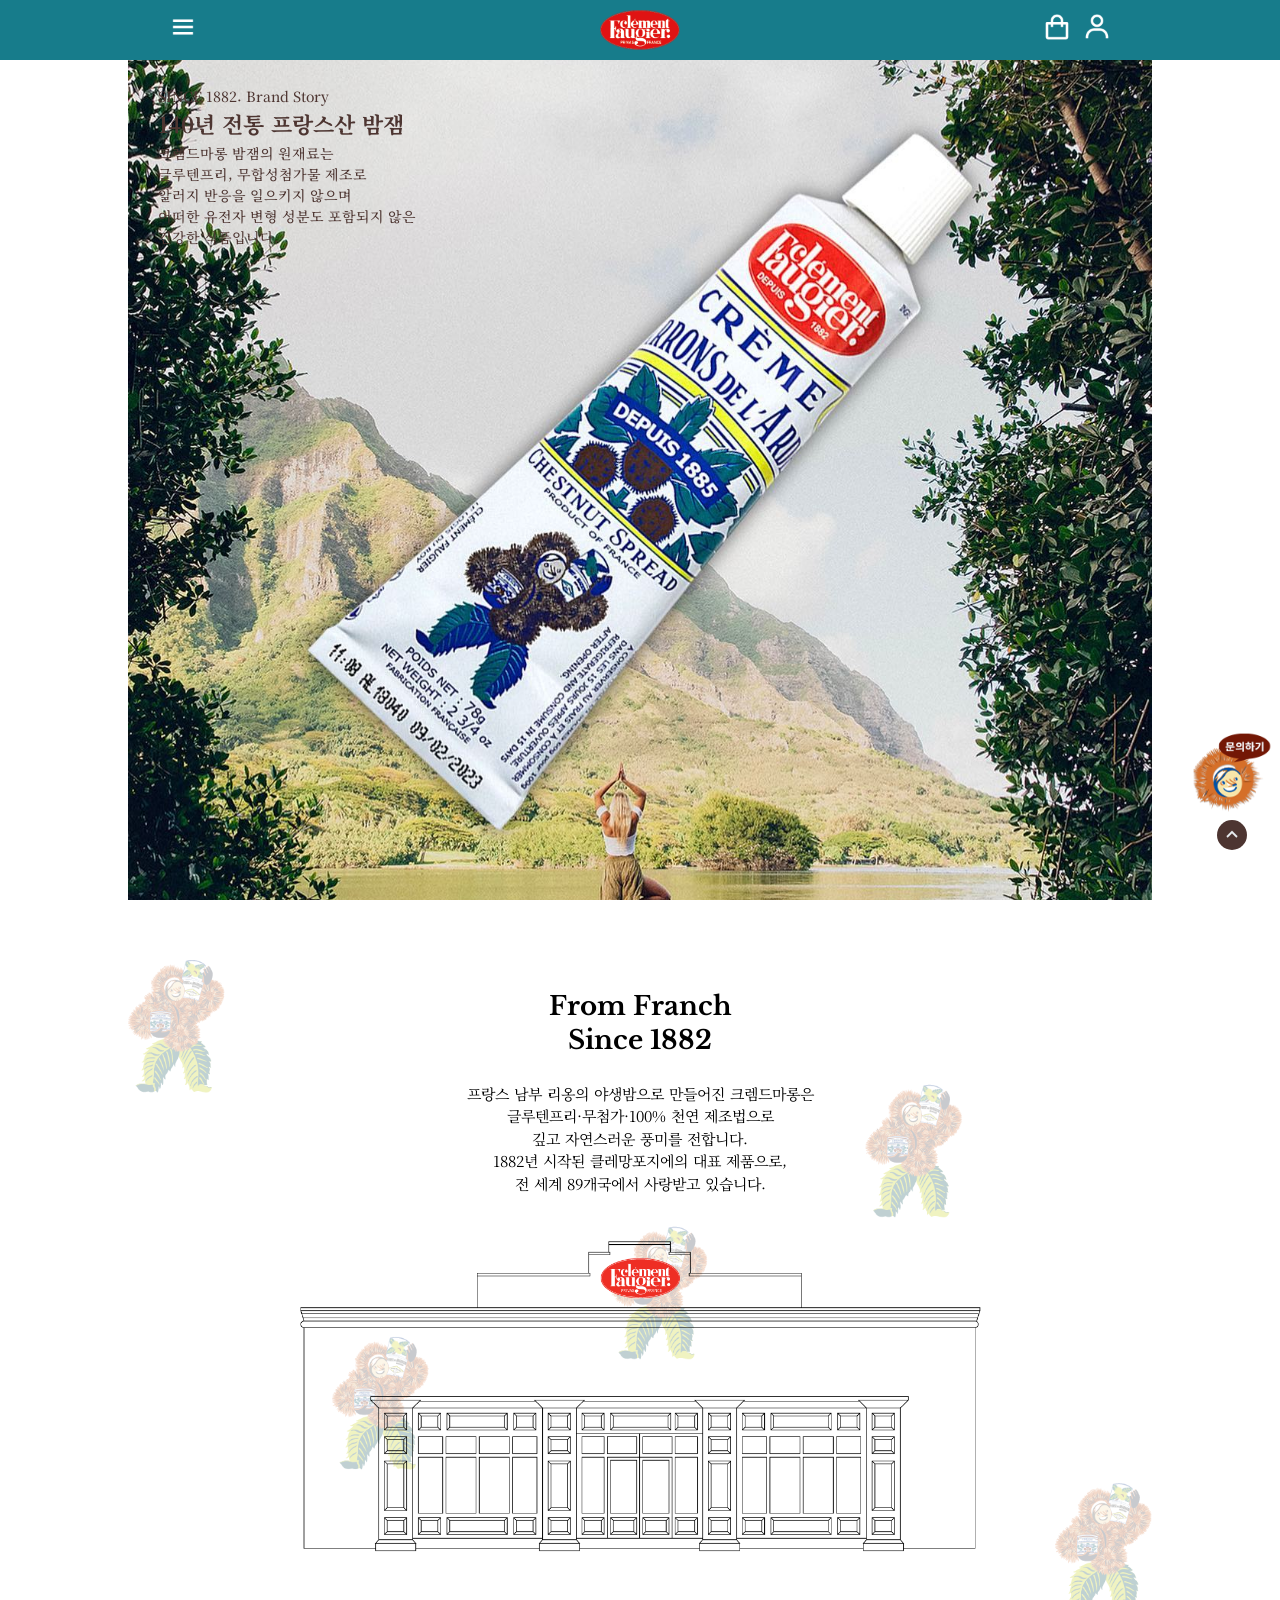
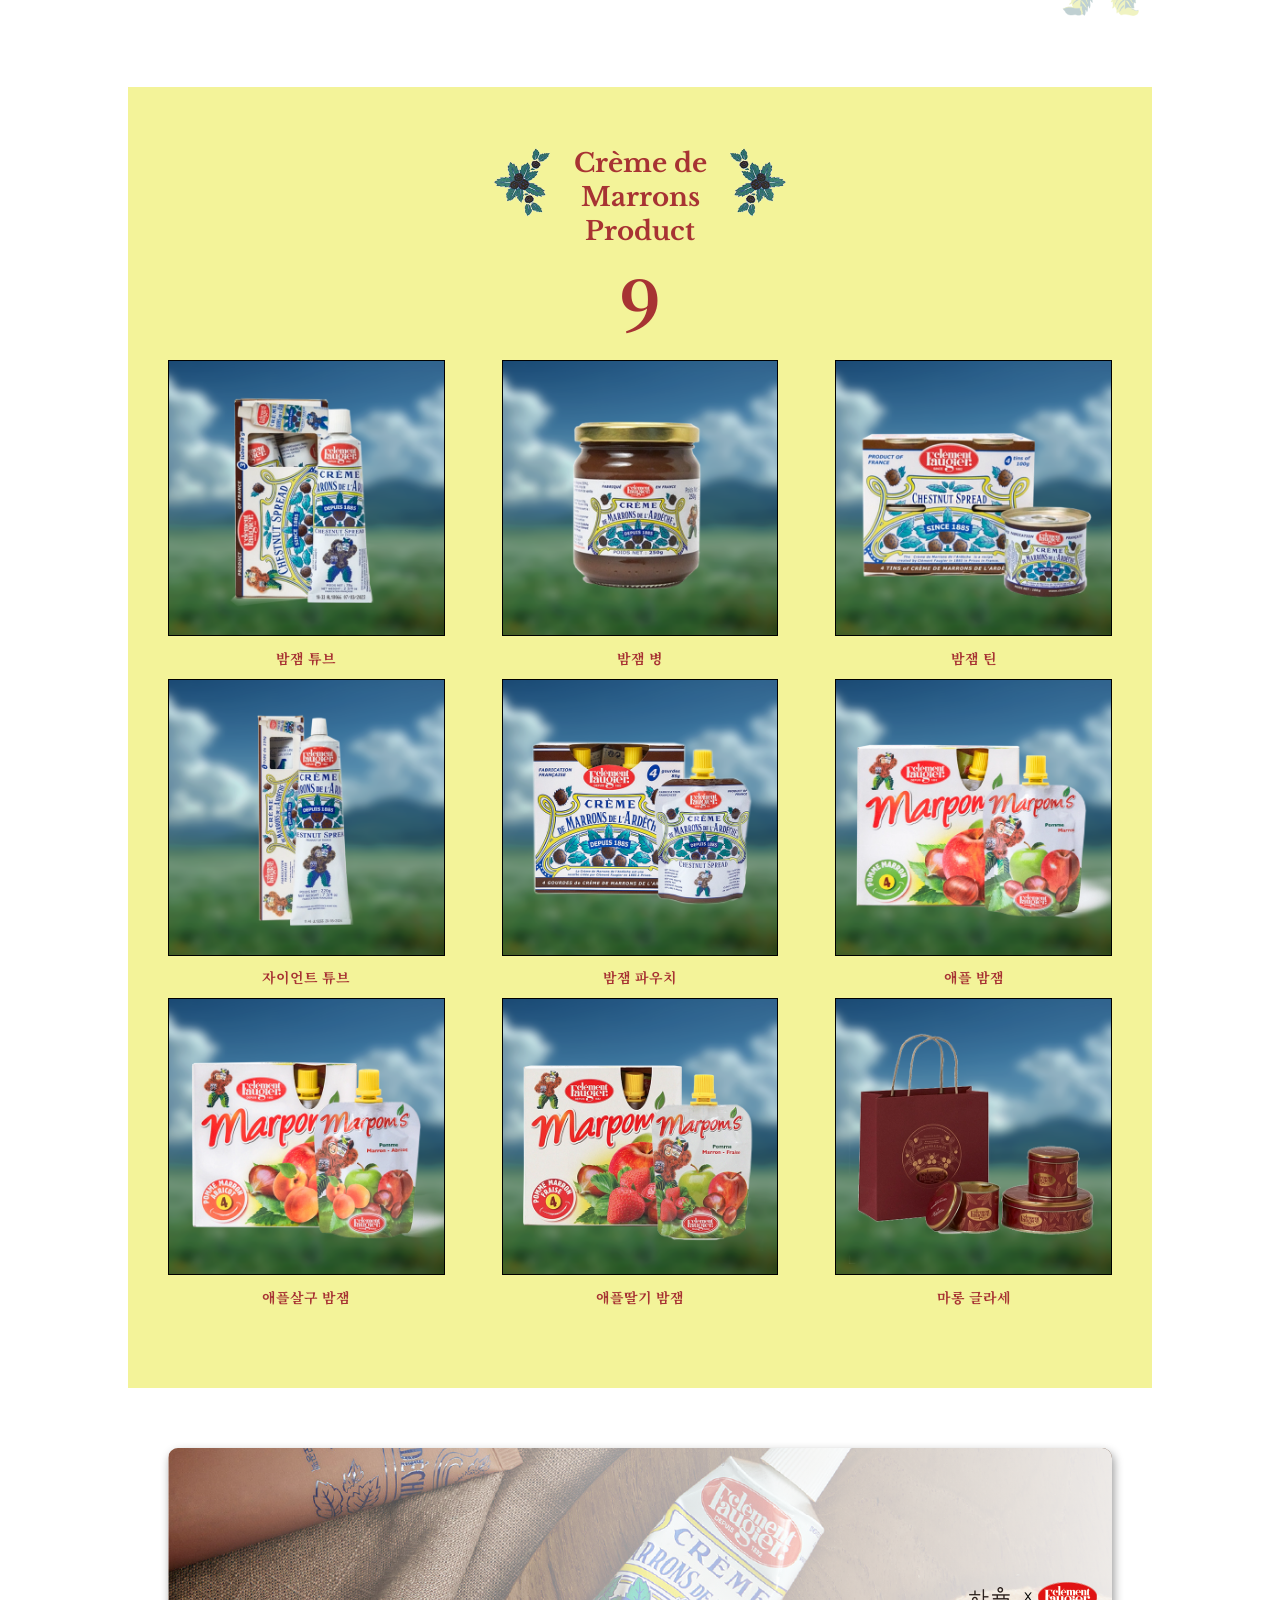
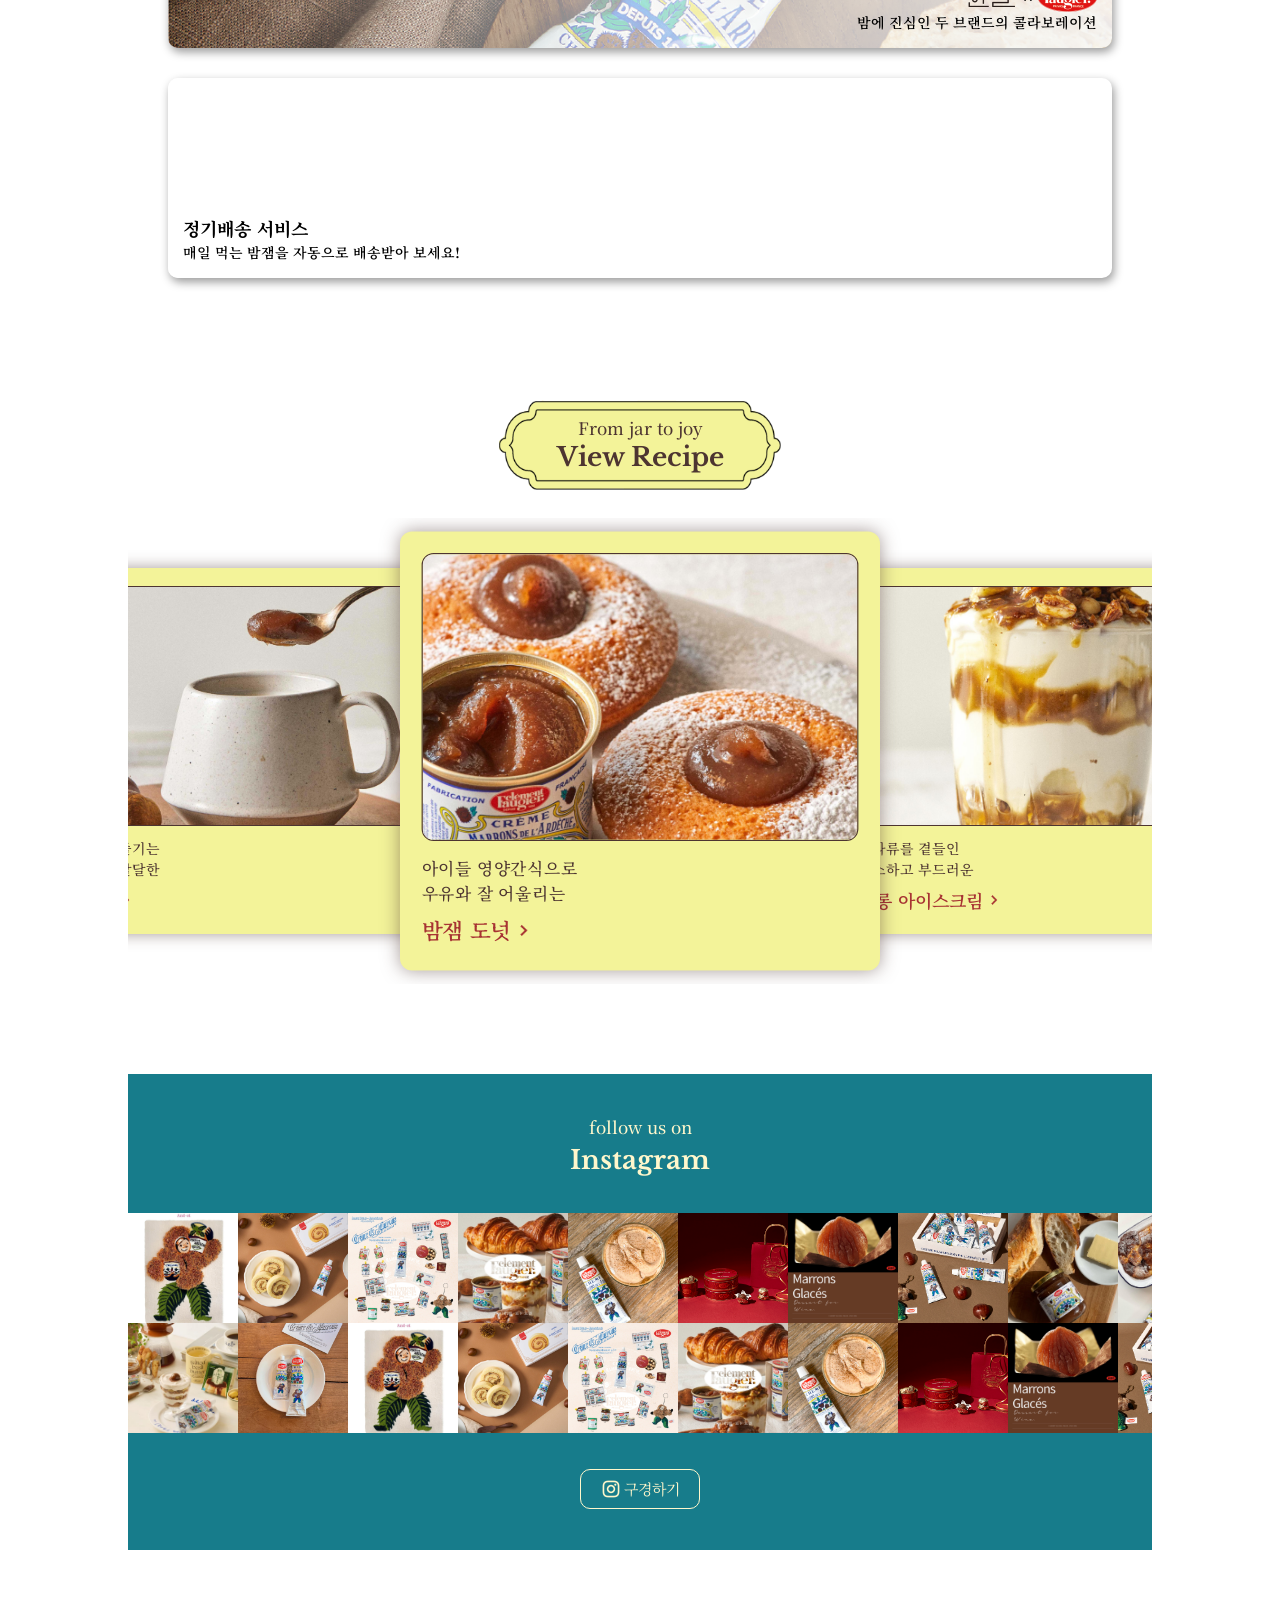
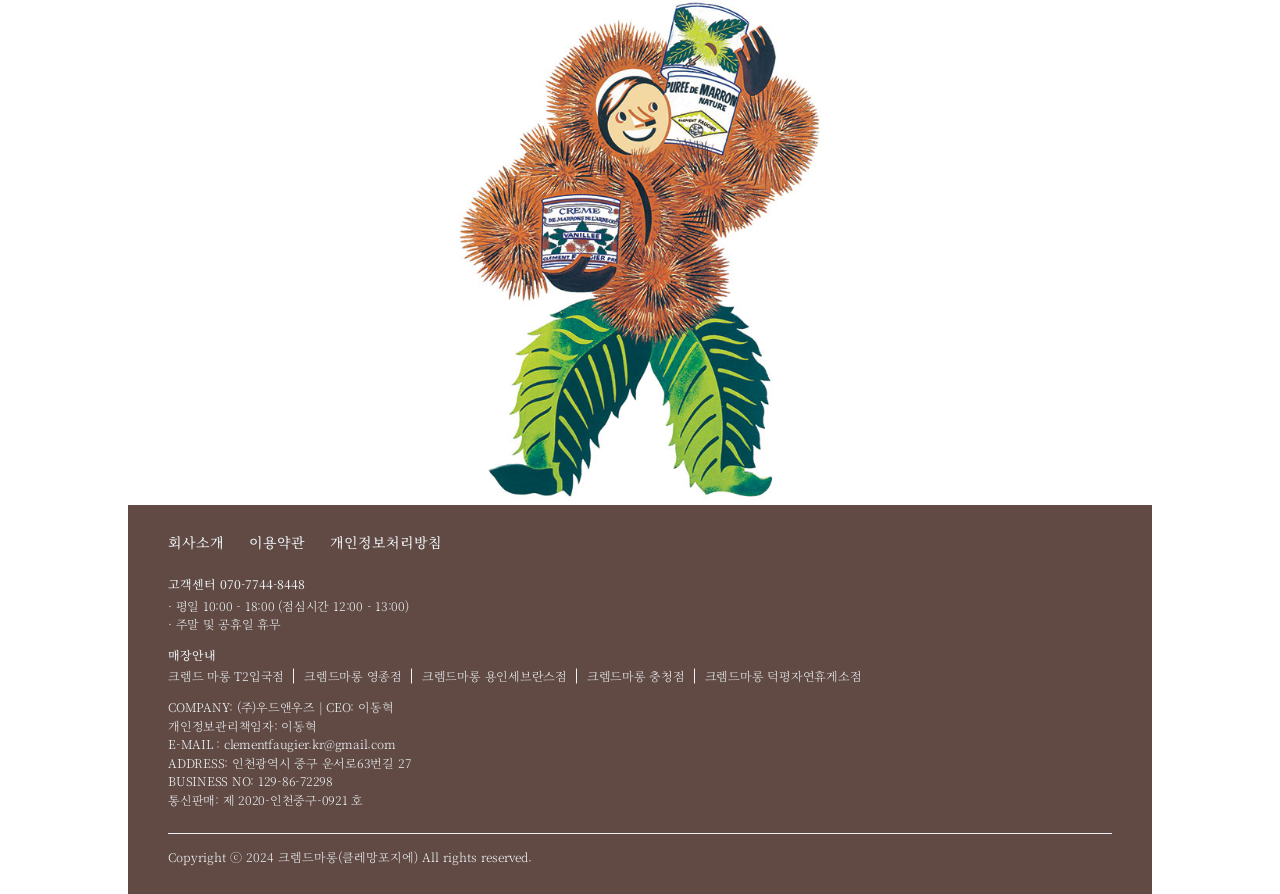
==== commit 05ad10b7: "서브전" ====
--- a/index.html
+++ b/index.html
@@ -4,13 +4,13 @@
 <head>
     <meta charset="UTF-8">
     <meta name="viewport" content="width=device-width, initial-scale=1.0">
-    <title>크렘드마롱 리디자인</title>
+    <title>크렘드마롱 메인</title>
     <!-- Link Swiper's CSS -->
     <link rel="stylesheet" href="https://cdn.jsdelivr.net/npm/swiper@11/swiper-bundle.min.css" />
+    <link rel="stylesheet" href="css/main.css">
+
+    <script src="https://cdn.jsdelivr.net/npm/swiper@11/swiper-bundle.min.js"></script>
     <!-- Swiper JS -->
-    <script src="https://cdn.jsdelivr.net/npm/swiper@11/swiper-bundle.min.js"></script>
-
-    <link rel="stylesheet" href="css/main.css">
     <script>
         window.onload = () => {
             //메인비주얼 슬라이드
@@ -91,9 +91,9 @@
             for (let i = 0; i < depth01.length; i++) {
                 depth01[i].addEventListener('click', () => {
                     //if (!gnbLi[i].classList.contains('open')) {
-                        //gnbLi[i].classList.add('open');
+                    //gnbLi[i].classList.add('open');
                     //} else {
-                        //gnbLi[i].classList.remove('open')
+                    //gnbLi[i].classList.remove('open')
                     //} <-- 스크롤 길이 길어지면 아래쪽 선택이 안됨
 
 
@@ -107,7 +107,7 @@
                 })
             };//
 
-            // top 버튼 요소 선택
+            // top 버튼 선택
             const topBtn = document.querySelector('.top_btn');
 
             topBtn.addEventListener('click', () => {
@@ -123,7 +123,6 @@
 </head>
 
 <body>
-    <!-- 헤더, 메인, 하단고정, 푸터 -->
     <div id="wrap">
 
         <header class="header">
@@ -136,7 +135,7 @@
                         <img src="img/icon-close.png" alt="메뉴닫기">
                     </button><!-- close_btn -->
                     <h1 class="logo">
-                        <a href="#"><img src="img/cremedemarrons_logo.png" alt="로고"></a>
+                        <a href="../index.html"><img src="img/cremedemarrons_logo.png" alt="로고"></a>
                     </h1><!-- logo -->
                     <div class="util">
                         <button class="cart_btn">
@@ -162,14 +161,14 @@
                                 <img src="img/icon-up.png" alt="상세닫기" class="up">
                             </a>
                             <ul class="depth-02">
-                                <li><a href="#">· All</a></li>
-                                <li><a href="#">· Best</a></li>
-                                <li><a href="#">· 단품</a></li>
-                                <li><a href="#">· 선물세트</a></li>
-                                <li><a href="#">· 마롱글라세</a></li>
-                                <li><a href="#">· 벌크(업소용)</a></li>
-                                <li><a href="#">· 정기구독</a></li>
-                                <li><a href="#">· 대량주문</a></li>
+                                <li><a href="../html/sub.html">All</a></li>
+                                <li><a href="#">Best</a></li>
+                                <li><a href="#">단품</a></li>
+                                <li><a href="#">선물세트</a></li>
+                                <li><a href="#">마롱글라세</a></li>
+                                <li><a href="#">벌크(업소용)</a></li>
+                                <li><a href="#">정기구독</a></li>
+                                <li><a href="#">대량주문</a></li>
                             </ul><!-- depth-02 -->
                         </li>
                         <li>
@@ -184,8 +183,8 @@
                                 <img src="img/icon-up.png" alt="상세닫기" class="up">
                             </a>
                             <ul class="depth-02">
-                                <li><a href="#">· 소개</a></li>
-                                <li><a href="#">· 매장안내</a></li>
+                                <li><a href="#">소개</a></li>
+                                <li><a href="#">매장안내</a></li>
                             </ul><!-- depth-02 -->
                         </li>
                         <li>
@@ -195,8 +194,8 @@
                                 <img src="img/icon-up.png" alt="상세닫기" class="up">
                             </a>
                             <ul class="depth-02">
-                                <li><a href="#">· 취향저격 레시피</a></li>
-                                <li><a href="#">· 뉴스</a></li>
+                                <li><a href="#">취향저격 레시피</a></li>
+                                <li><a href="#">뉴스</a></li>
                             </ul><!-- depth-02 -->
                         </li>
                         <li>
@@ -206,10 +205,10 @@
                                 <img src="img/icon-up.png" alt="상세닫기" class="up">
                             </a>
                             <ul class="depth-02">
-                                <li><a href="#">· 밤잼성과</a></li>
-                                <li><a href="#">· 콜라보레이션</a></li>
-                                <li><a href="#">· 스토어</a></li>
-                                <li><a href="#">· 입점제안문의</a></li>
+                                <li><a href="#">밤잼성과</a></li>
+                                <li><a href="#">콜라보레이션</a></li>
+                                <li><a href="#">스토어</a></li>
+                                <li><a href="#">입점제안문의</a></li>
                             </ul><!-- depth-02 -->
                         </li>
                     </ul><!-- gnb -->
@@ -225,7 +224,7 @@
 
                         <div class="swiper-slide slide1">
                             <div class="slide_image">
-                                <img src="img/mainvisual-1.jpg" alt="메인비주얼">
+                                <img src="img/mainvisual-1.jpg" alt="140년 전통 프랑스산 밤잼">
                             </div><!-- slide_image -->
                             <div class="text_wrap">
                                 <span>SINCE 1882. Brand Story</span>
@@ -240,7 +239,7 @@
 
                         <div class="swiper-slide slide2">
                             <div class="slide_image">
-                                <img src="img/mainvisual-2.jpg" alt="메인비주얼">
+                                <img src="img/mainvisual-2.jpg" alt="밤잼 대량주문">
                             </div><!-- slide_image -->
                             <div class="text_wrap">
                                 <span>Bulk Order</span>
@@ -252,7 +251,7 @@
 
                         <div class="swiper-slide slide3">
                             <div class="slide_image">
-                                <img src="img/mainvisual-3.jpg" alt="메인비주얼">
+                                <img src="img/mainvisual-3.jpg" alt="달콤함을 선물해보세요">
                             </div><!-- slide_image -->
                             <div class="text_wrap">
                                 <p>크렘드 마롱으로</p>
@@ -262,7 +261,7 @@
 
                         <div class="swiper-slide slide4">
                             <div class="slide_image">
-                                <img src="img/mainvisual-4.jpg" alt="메인비주얼">
+                                <img src="img/mainvisual-4.jpg" alt="밤잼 정기구독">
                             </div><!-- slide_image -->
                             <div class="text_wrap">
                                 <span>Subscription</span>
@@ -273,7 +272,7 @@
 
                         <div class="swiper-slide slide5">
                             <div class="slide_image">
-                                <img src="img/mainvisual-5.jpg" alt="메인비주얼">
+                                <img src="img/mainvisual-5.jpg" alt="밤잼 + 튜브링거">
                             </div><!-- slide_image -->
                             <div class="text_wrap">
                                 <span>(G.TUBE +Tube Wringer)</span>
@@ -297,7 +296,7 @@
                             깊고 자연스러운 풍미를 전합니다.</br>
                             1882년 시작된 클레망포지에의 대표 제품으로,</br>
                             전 세계 89개국에서 사랑받고 있습니다. </p>
-                        <img src="img/sec-01.png" alt="#">
+                        <img src="img/sec-01.png" alt="illustration">
                     </div><!-- content -->
                 </div><!-- inner -->
             </section><!-- sec-01 -->
@@ -309,44 +308,44 @@
                             Marrons</br>
                             Product</h2>
                         <strong>9</strong>
-                        <img src="img/deco_title.png" alt="#">
+                        <img src="img/deco_title.png" alt="deco_title">
                     </div><!-- title -->
 
                     <div class="list">
                         <div class="item">
-                            <img src="img/item-tube.png" alt="아이템">
+                            <img src="img/item-tube.png" alt="밤잼 튜브">
                             <p>밤잼 튜브</p>
                         </div><!-- item -->
                         <div class="item">
-                            <img src="img/item-jar.png" alt="아이템">
+                            <img src="img/item-jar.png" alt="밤잼 병">
                             <p>밤잼 병</p>
                         </div><!-- item -->
                         <div class="item">
-                            <img src="img/item-tin.png" alt="아이템">
+                            <img src="img/item-tin.png" alt="밤잼 틴">
                             <p>밤잼 틴</p>
                         </div><!-- item -->
                         <div class="item">
-                            <img src="img/item-giant.png" alt="아이템">
+                            <img src="img/item-giant.png" alt="자이언트 튜브">
                             <p>자이언트 튜브</p>
                         </div><!-- item -->
                         <div class="item">
-                            <img src="img/item-pouch.png" alt="아이템">
+                            <img src="img/item-pouch.png" alt="밤잼 파우치">
                             <p>밤잼 파우치</p>
                         </div><!-- item -->
                         <div class="item">
-                            <img src="img/item-apple.png" alt="아이템">
+                            <img src="img/item-apple.png" alt="애플 밤잼">
                             <p>애플 밤잼</p>
                         </div><!-- item -->
                         <div class="item">
-                            <img src="img/item-apricot.png" alt="아이템">
+                            <img src="img/item-apricot.png" alt="애플살구 밤잼">
                             <p>애플살구 밤잼</p>
                         </div><!-- item -->
                         <div class="item">
-                            <img src="img/item-strawberry.png" alt="아이템">
+                            <img src="img/item-strawberry.png" alt="애플딸기 밤잼">
                             <p>애플딸기 밤잼</p>
                         </div><!-- item -->
                         <div class="item">
-                            <img src="img/item-gift.png" alt="아이템">
+                            <img src="img/item-gift.png" alt="마롱 글라세">
                             <p>마롱 글라세</p>
                         </div><!-- item -->
                     </div><!-- list -->
@@ -373,7 +372,7 @@
             <section class="sec-04">
                 <div class="inner">
                     <div class="title">
-                        <img src="img/title-background1.png" alt="#">
+                        <img src="img/title-background1.png" alt="title-background">
                         <div class="text">
                             <p>From jar to joy</p>
                             <h2>View Recipe</h2>
@@ -386,13 +385,13 @@
                         <div class="swiper-wrapper">
                             <div class="swiper-slide">
                                 <div class="inner">
-                                    <img src="img/recipe_donut.jpg" alt="recipe">
+                                    <img src="img/recipe_donut.jpg" alt="밤잼 도넛">
                                     <div class="text_wrap">
                                         <p>아이들 영양간식으로</br>
                                             우유와 잘 어울리는</p>
                                         <div class="name">
                                             <strong>밤잼 도넛</strong>
-                                            <img src="img/icon-right3.png" alt="">
+                                            <img src="img/icon-right3.png" alt="연결아이콘">
                                         </div><!-- name -->
                                     </div><!-- text_wrap -->
                                 </div><!-- inner -->
@@ -400,13 +399,13 @@
 
                             <div class="swiper-slide">
                                 <div class="inner">
-                                    <img src="img/recipe_icecream.jpg" alt="recipe">
+                                    <img src="img/recipe_icecream.jpg" alt="마롱 아이스크림">
                                     <div class="text_wrap">
                                         <p>견과류를 곁들인</br>
                                             고소하고 부드러운</p>
                                         <div class="name">
                                             <strong>마롱 아이스크림</strong>
-                                            <img src="img/icon-right3.png" alt="">
+                                            <img src="img/icon-right3.png" alt="연결아이콘">
                                         </div><!-- name -->
                                     </div><!-- text_wrap -->
                                 </div><!-- inner -->
@@ -414,13 +413,13 @@
 
                             <div class="swiper-slide">
                                 <div class="inner">
-                                    <img src="img/recipe_cheese.png" alt="recipe">
+                                    <img src="img/recipe_cheese.png" alt="크렘드마롱">
                                     <div class="text_wrap">
                                         <p>치즈와도, 와인과도</br>
                                             잘 어울리는</p>
                                         <div class="name">
                                             <strong>크렘드마롱</strong>
-                                            <img src="img/icon-right3.png" alt="">
+                                            <img src="img/icon-right3.png" alt="연결아이콘">
                                         </div><!-- name -->
                                     </div><!-- text_wrap -->
                                 </div><!-- inner -->
@@ -428,13 +427,13 @@
 
                             <div class="swiper-slide">
                                 <div class="inner">
-                                    <img src="img/recipe_bread.jpg" alt="recipe">
+                                    <img src="img/recipe_bread.jpg" alt="밤잼+빵">
                                     <div class="text_wrap">
                                         <p>밤잼으로 만든</br>
                                             영원한 소울메이트</p>
                                         <div class="name">
                                             <strong>밤잼+빵</strong>
-                                            <img src="img/icon-right3.png" alt="">
+                                            <img src="img/icon-right3.png" alt="연결아이콘">
                                         </div><!-- name -->
                                     </div><!-- text_wrap -->
                                 </div><!-- inner -->
@@ -442,13 +441,13 @@
 
                             <div class="swiper-slide">
                                 <div class="inner">
-                                    <img src="img/recipe_latte.jpg" alt="recipe">
+                                    <img src="img/recipe_latte.jpg" alt="밤 라떼">
                                     <div class="text_wrap">
                                         <p>간편하게 즐기는</br>
                                             고소하고 달달한</p>
                                         <div class="name">
                                             <strong>밤 라떼</strong>
-                                            <img src="img/icon-right3.png" alt="">
+                                            <img src="img/icon-right3.png" alt="연결아이콘">
                                         </div><!-- name -->
                                     </div><!-- text_wrap -->
                                 </div><!-- inner -->
@@ -469,43 +468,43 @@
                     <div class="swiper InstaSlide line1">
                         <div class="swiper-wrapper">
                             <div class="swiper-slide">
-                                <img src="img/insta1.jpg" alt="#">
-                            </div><!-- swiper-slide -->
-                            <div class="swiper-slide">
-                                <img src="img/insta2.jpg" alt="#">
-                            </div><!-- swiper-slide -->
-                            <div class="swiper-slide">
-                                <img src="img/insta3.jpg" alt="#">
-                            </div><!-- swiper-slide -->
-                            <div class="swiper-slide">
-                                <img src="img/insta4.jpg" alt="#">
-                            </div><!-- swiper-slide -->
-                            <div class="swiper-slide">
-                                <img src="img/insta5.jpg" alt="#">
-                            </div><!-- swiper-slide -->
-                            <div class="swiper-slide">
-                                <img src="img/insta6.jpg" alt="#">
-                            </div><!-- swiper-slide -->
-                            <div class="swiper-slide">
-                                <img src="img/insta7.jpg" alt="#">
-                            </div><!-- swiper-slide -->
-                            <div class="swiper-slide">
-                                <img src="img/insta8.jpg" alt="#">
-                            </div><!-- swiper-slide -->
-                            <div class="swiper-slide">
-                                <img src="img/insta9.jpg" alt="#">
-                            </div><!-- swiper-slide -->
-                            <div class="swiper-slide">
-                                <img src="img/insta10.jpg" alt="#">
-                            </div><!-- swiper-slide -->
-                            <div class="swiper-slide">
-                                <img src="img/insta11.jpg" alt="#">
-                            </div><!-- swiper-slide -->
-                            <div class="swiper-slide">
-                                <img src="img/insta12.jpg" alt="#">
-                            </div><!-- swiper-slide -->
-                            <div class="swiper-slide">
-                                <img src="img/insta13.jpg" alt="#">
+                                <img src="img/insta1.jpg" alt="insta1">
+                            </div><!-- swiper-slide -->
+                            <div class="swiper-slide">
+                                <img src="img/insta2.jpg" alt="insta2">
+                            </div><!-- swiper-slide -->
+                            <div class="swiper-slide">
+                                <img src="img/insta3.jpg" alt="insta3">
+                            </div><!-- swiper-slide -->
+                            <div class="swiper-slide">
+                                <img src="img/insta4.jpg" alt="insta4">
+                            </div><!-- swiper-slide -->
+                            <div class="swiper-slide">
+                                <img src="img/insta5.jpg" alt="insta5">
+                            </div><!-- swiper-slide -->
+                            <div class="swiper-slide">
+                                <img src="img/insta6.jpg" alt="insta6">
+                            </div><!-- swiper-slide -->
+                            <div class="swiper-slide">
+                                <img src="img/insta7.jpg" alt="insta7">
+                            </div><!-- swiper-slide -->
+                            <div class="swiper-slide">
+                                <img src="img/insta8.jpg" alt="insta8">
+                            </div><!-- swiper-slide -->
+                            <div class="swiper-slide">
+                                <img src="img/insta9.jpg" alt="insta9">
+                            </div><!-- swiper-slide -->
+                            <div class="swiper-slide">
+                                <img src="img/insta10.jpg" alt="insta10">
+                            </div><!-- swiper-slide -->
+                            <div class="swiper-slide">
+                                <img src="img/insta11.jpg" alt="insta11">
+                            </div><!-- swiper-slide -->
+                            <div class="swiper-slide">
+                                <img src="img/insta12.jpg" alt="insta12">
+                            </div><!-- swiper-slide -->
+                            <div class="swiper-slide">
+                                <img src="img/insta13.jpg" alt="insta13">
                             </div><!-- swiper-slide -->
                         </div><!-- swiper-wrapper -->
                     </div><!-- InstaSlide -->
@@ -513,50 +512,50 @@
                     <div class="swiper InstaSlide line2">
                         <div class="swiper-wrapper">
                             <div class="swiper-slide">
-                                <img src="img/insta1.jpg" alt="#">
-                            </div><!-- swiper-slide -->
-                            <div class="swiper-slide">
-                                <img src="img/insta2.jpg" alt="#">
-                            </div><!-- swiper-slide -->
-                            <div class="swiper-slide">
-                                <img src="img/insta3.jpg" alt="#">
-                            </div><!-- swiper-slide -->
-                            <div class="swiper-slide">
-                                <img src="img/insta4.jpg" alt="#">
-                            </div><!-- swiper-slide -->
-                            <div class="swiper-slide">
-                                <img src="img/insta5.jpg" alt="#">
-                            </div><!-- swiper-slide -->
-                            <div class="swiper-slide">
-                                <img src="img/insta6.jpg" alt="#">
-                            </div><!-- swiper-slide -->
-                            <div class="swiper-slide">
-                                <img src="img/insta7.jpg" alt="#">
-                            </div><!-- swiper-slide -->
-                            <div class="swiper-slide">
-                                <img src="img/insta8.jpg" alt="#">
-                            </div><!-- swiper-slide -->
-                            <div class="swiper-slide">
-                                <img src="img/insta9.jpg" alt="#">
-                            </div><!-- swiper-slide -->
-                            <div class="swiper-slide">
-                                <img src="img/insta10.jpg" alt="#">
-                            </div><!-- swiper-slide -->
-                            <div class="swiper-slide">
-                                <img src="img/insta11.jpg" alt="#">
-                            </div><!-- swiper-slide -->
-                            <div class="swiper-slide">
-                                <img src="img/insta12.jpg" alt="#">
-                            </div><!-- swiper-slide -->
-                            <div class="swiper-slide">
-                                <img src="img/insta13.jpg" alt="#">
+                                <img src="img/insta1.jpg" alt="insta1">
+                            </div><!-- swiper-slide -->
+                            <div class="swiper-slide">
+                                <img src="img/insta2.jpg" alt="insta2">
+                            </div><!-- swiper-slide -->
+                            <div class="swiper-slide">
+                                <img src="img/insta3.jpg" alt="insta3">
+                            </div><!-- swiper-slide -->
+                            <div class="swiper-slide">
+                                <img src="img/insta4.jpg" alt="insta4">
+                            </div><!-- swiper-slide -->
+                            <div class="swiper-slide">
+                                <img src="img/insta5.jpg" alt="insta5">
+                            </div><!-- swiper-slide -->
+                            <div class="swiper-slide">
+                                <img src="img/insta6.jpg" alt="insta6">
+                            </div><!-- swiper-slide -->
+                            <div class="swiper-slide">
+                                <img src="img/insta7.jpg" alt="insta7">
+                            </div><!-- swiper-slide -->
+                            <div class="swiper-slide">
+                                <img src="img/insta8.jpg" alt="insta8">
+                            </div><!-- swiper-slide -->
+                            <div class="swiper-slide">
+                                <img src="img/insta9.jpg" alt="insta9">
+                            </div><!-- swiper-slide -->
+                            <div class="swiper-slide">
+                                <img src="img/insta10.jpg" alt="insta10">
+                            </div><!-- swiper-slide -->
+                            <div class="swiper-slide">
+                                <img src="img/insta11.jpg" alt="insta11">
+                            </div><!-- swiper-slide -->
+                            <div class="swiper-slide">
+                                <img src="img/insta12.jpg" alt="insta12">
+                            </div><!-- swiper-slide -->
+                            <div class="swiper-slide">
+                                <img src="img/insta13.jpg" alt="insta13">
                             </div><!-- swiper-slide -->
                         </div><!-- swiper-wrapper -->
                     </div><!-- InstaSlide -->
 
                     <button class="insta_btn">
                         <a href="https://www.instagram.com/cdmofficial_kr/">
-                            <img src="img/icon-insta.png" alt="인스타">
+                            <img src="img/icon-insta.png" alt="인스타 로고">
                             <p>구경하기</p>
                         </a>
                     </button><!-- insta_btn -->
@@ -564,7 +563,7 @@
             </section><!-- sec-05 -->
 
             <div class="character">
-                <img src="img/character.jpg" alt="character">
+                <img src="img/character.jpg" alt="캐릭터">
             </div><!-- character -->
         </main><!-- main -->
 
--- a/css/main.css
+++ b/css/main.css
@@ -1,188 +1,6 @@
 @charset "utf-8";
 @import url('reset.css');
-@import url('https://fonts.googleapis.com/css2?family=Noto+Serif+KR:wght@200..900&display=swap');
-/* font-family: "Noto Serif KR", serif; */
-@import url('https://fonts.googleapis.com/css2?family=Libre+Baskerville:ital,wght@0,400;0,700;1,400&display=swap');
-/* font-family: "Libre Baskerville", serif;
-  font-weight: 700; */
-
-body {
-    font-family: "Noto Serif KR", serif;
-    font-weight: 400;
-    font-size: 15px;
-    line-height: 1.5;
-}
-
-h2 {
-    font-family: "Libre Baskerville", serif;
-    font-weight: 700;
-    font-size: 26px;
-    line-height: 1.3;
-}
-
-#wrap {
-    max-width: 1024px;
-    margin: 0 auto;
-}
-
-
-/* --- 헤더 시작 --- */
-.header {
-    width: 100%;
-    background-color: #177C8B;
-    position: fixed;
-    top: 0;
-    left: 0;
-    z-index: 999;
-}
-
-.header .inner button {
-    width: 30px;
-    padding: 0;
-}
-
-.header .inner button img {
-    width: 100%;
-}
-
-.header .inner .header_nav {
-    max-width: 944px;
-    width: calc(100% - 25px);
-    height: 60px;
-    margin: 0 auto;
-    display: flex;
-    align-items: center;
-    justify-content: space-between;
-    position: relative;
-}
-
-/* 메뉴닫기 버튼 */
-.header .inner .header_nav .close_btn {
-    display: none;
-}
-
-.header .inner .header_nav .logo {
-    height: 40px;
-    position: absolute;
-    top: 50%;
-    left: 50%;
-    transform: translate(-50%, -50%);
-}
-
-.header .inner .header_nav .logo a {
-    height: 100%;
-    display: block;
-}
-
-.header .inner .header_nav .logo a img {
-    height: 100%;
-}
-
-.header .inner .header_nav .util {
-    display: flex;
-    gap: 10px;
-}
-
-
-/* --- 내비게이션 시작 --- */
-.header .inner .nav {
-    width: 100%;
-    height: 100vh;
-    background-color: #EBF1F4;
-    padding: 20px 0;
-    position: fixed;
-    top: 60px;
-    left: -100%;
-    /* 내비 닫아둠 */
-    transition: left 0.5s;
-}
-
-.header .inner .nav.active {
-    left: 0;
-}
-
-.header .inner .nav .search_wrap {
-    max-width: 944px;
-    width: calc(100% - 25px);
-    margin: 0 auto 30px;
-    position: relative;
-}
-
-.header .inner .nav .search_wrap input {
-    width: 100%;
-    height: 35px;
-    border: 0;
-    background-color: #D8D8D8;
-    border-radius: 5px;
-    padding: 0 20px;
-}
-
-.header .inner .nav .search_wrap input:focus {
-    outline: none;
-    border: 1px solid #000;
-}
-
-.header .inner .nav .search_wrap img {
-    width: 26px;
-    position: absolute;
-    top: 50%;
-    right: 10px;
-    transform: translateY(-50%);
-}
-
-.header .inner .nav .gnb {
-    display: flex;
-    flex-direction: column;
-    gap: 20px;
-    padding: 0 40px;
-}
-
-.header .inner .nav .gnb .depth-01 {
-    font-family: "Libre Baskerville", serif;
-    font-weight: 700;
-    font-size: 26px;
-    display: flex;
-    gap: 5px;
-    align-items: center;
-}
-
-.header .inner .nav .gnb>li a img {
-    width: 20px;
-    height: 20px;
-    display: block;
-}
-
-.header .inner .nav .gnb>li a .up {
-    display: none;
-    /* up 숨김 */
-}
-
-.header .inner .nav .gnb>li.open a .up {
-    display: inline-block;
-    /* open - up 보임*/
-}
-
-.header .inner .nav .gnb>li.open a .down {
-    display: none;
-    /* open - down 숨김 */
-}
-
-.header .inner .nav .gnb>li .depth-02 {
-    display: none;
-    /* depth-02 숨김 */
-}
-
-.header .inner .nav .gnb>li.open .depth-02 {
-    display: flex;
-    flex-direction: column;
-    gap: 5px;
-    margin-top: 5px;
-    padding-left: 15px;
-    /* open - depth-02 열림 */
-}
-.header .inner .nav .gnb>li .depth-02 li a {
-    font-size: 15px;
-}
+@import url('common.css');
 
 
 /* --- 메인 시작 --- */
@@ -466,7 +284,8 @@
 }
 
 .sec-03 .inner .banner .text p {
-    font-weight: 500;
+    font-size: 14px;
+    font-weight: 600;
 }
 
 
@@ -629,102 +448,4 @@
 
 .character img {
     width: 100%;
-}
-
-
-/* --- bottom_nav --- */
-.bottom_nav {
-    position: fixed;
-    bottom: 50px;
-    right: 8px;
-    z-index: 10;
-}
-
-.bottom_nav .inner {
-    display: flex;
-    flex-direction: column;
-    align-items: center;
-    gap: 8px;
-}
-
-.bottom_nav .inner .ask_btn {
-    width: 80px;
-}
-
-.bottom_nav .inner .ask_btn a {
-    width: 100%;
-}
-
-.bottom_nav .inner .ask_btn a img {
-    width: 100%;
-    display: block;
-}
-
-.bottom_nav .inner .top_btn {
-    width: 30px;
-    height: 30px;
-    background-color: #4D3531;
-    border-radius: 50%;
-    display: flex;
-    justify-content: center;
-    align-items: center;
-}
-
-.bottom_nav .inner .top_btn img {
-    width: 24px;
-    height: 24px;
-}
-
-
-/* ---- 푸터 ---- */
-.footer {
-    background-color: #614A44;
-    color: #EBF1F4;
-    padding: 30px 0;
-    font-size: 12px;
-    font-weight: 300;
-    line-height: 130%;
-}
-
-.footer .inner {
-    max-width: 944px;
-    width: calc(100% - 25px);
-    margin: 0 auto;
-}
-
-
-.footer .inner .footer_nav>ul {
-    font-size: 14px;
-    font-weight: 500;
-    display: flex;
-    gap: 25px;
-}
-
-.footer .inner .text_wrap {
-    padding: 25px 0;
-    display: flex;
-    flex-direction: column;
-    gap: 15px;
-}
-
-.footer .inner .text_wrap p {
-    font-weight: 500;
-    margin-bottom: 6px;
-}
-
-.footer .inner .text_wrap ul {
-    display: flex;
-    flex-direction: column;
-    gap: 3px;
-}
-
-.footer .inner .text_wrap ul li {
-    letter-spacing: -0.24px;
-}
-
-.footer .inner>span {
-    width: 100%;
-    padding-top: 15px;
-    border-top: 1px solid #EBF1F4;
-    display: block;
 }
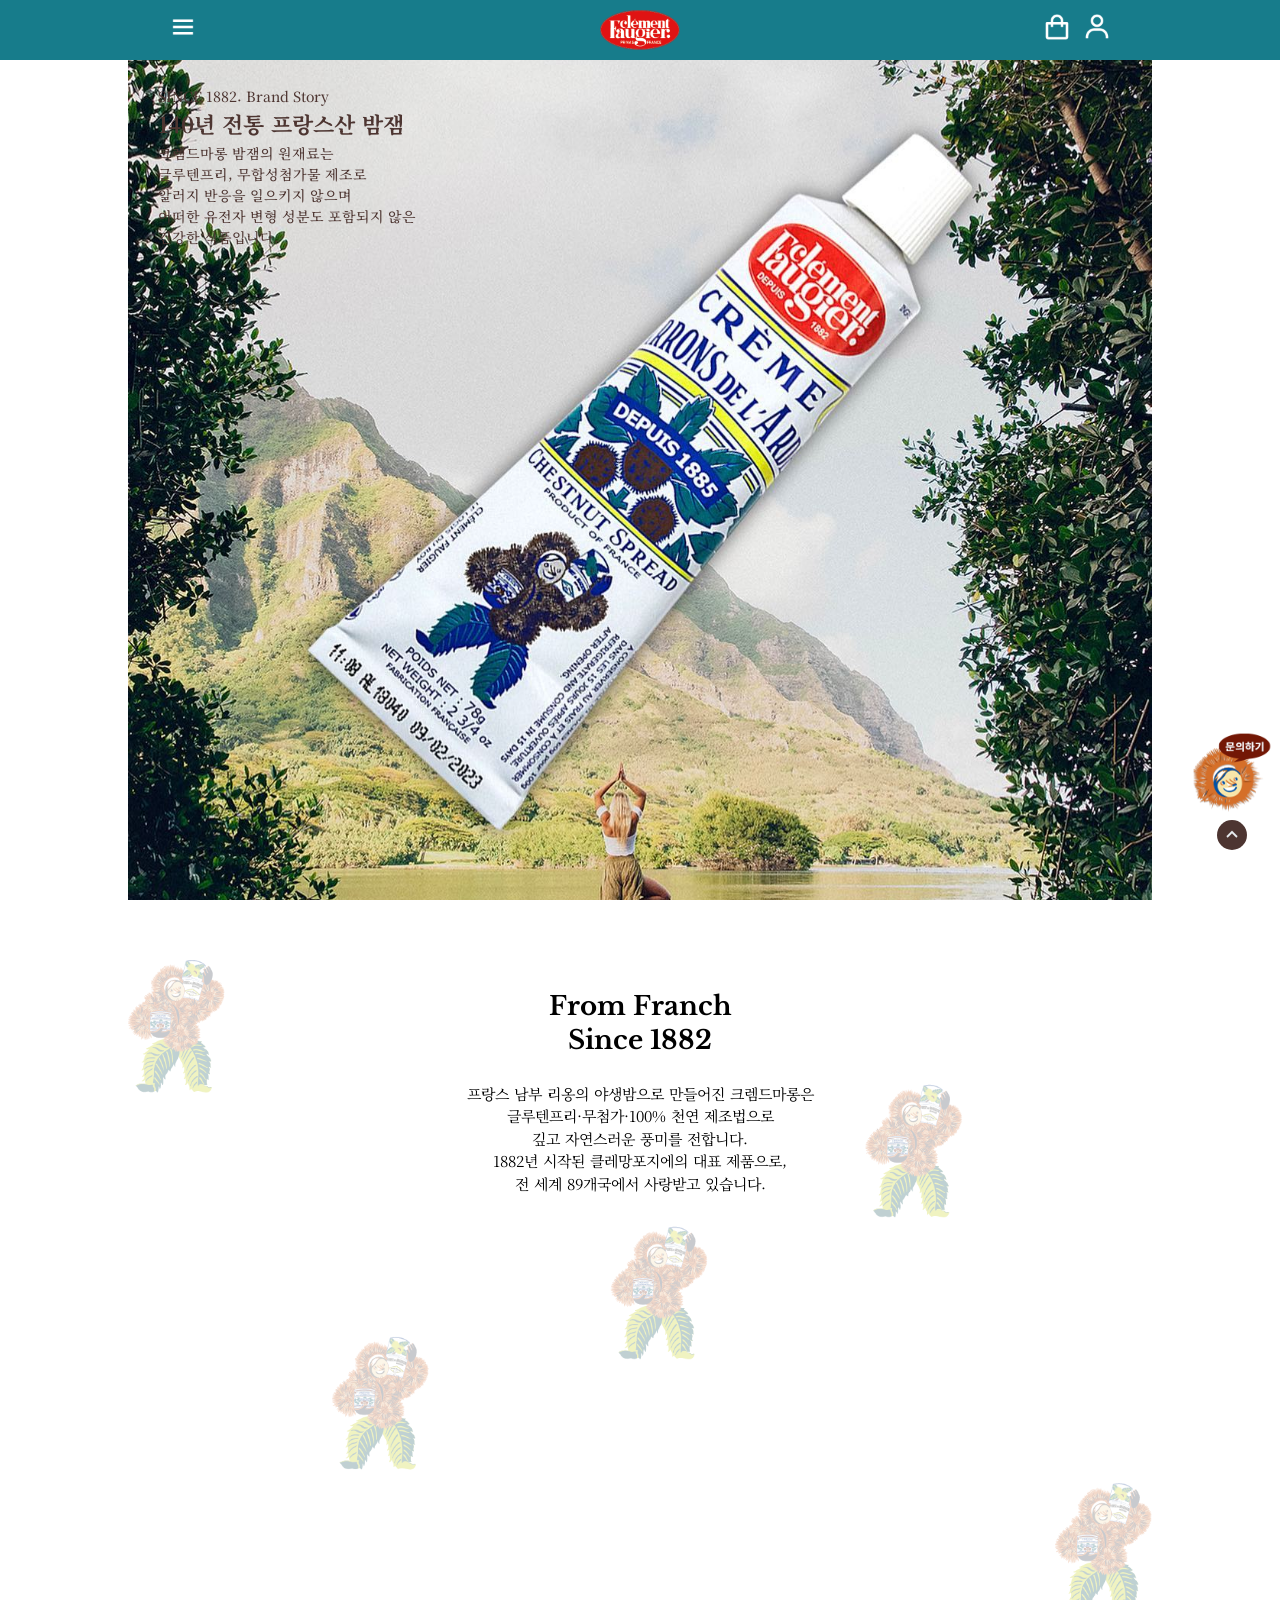
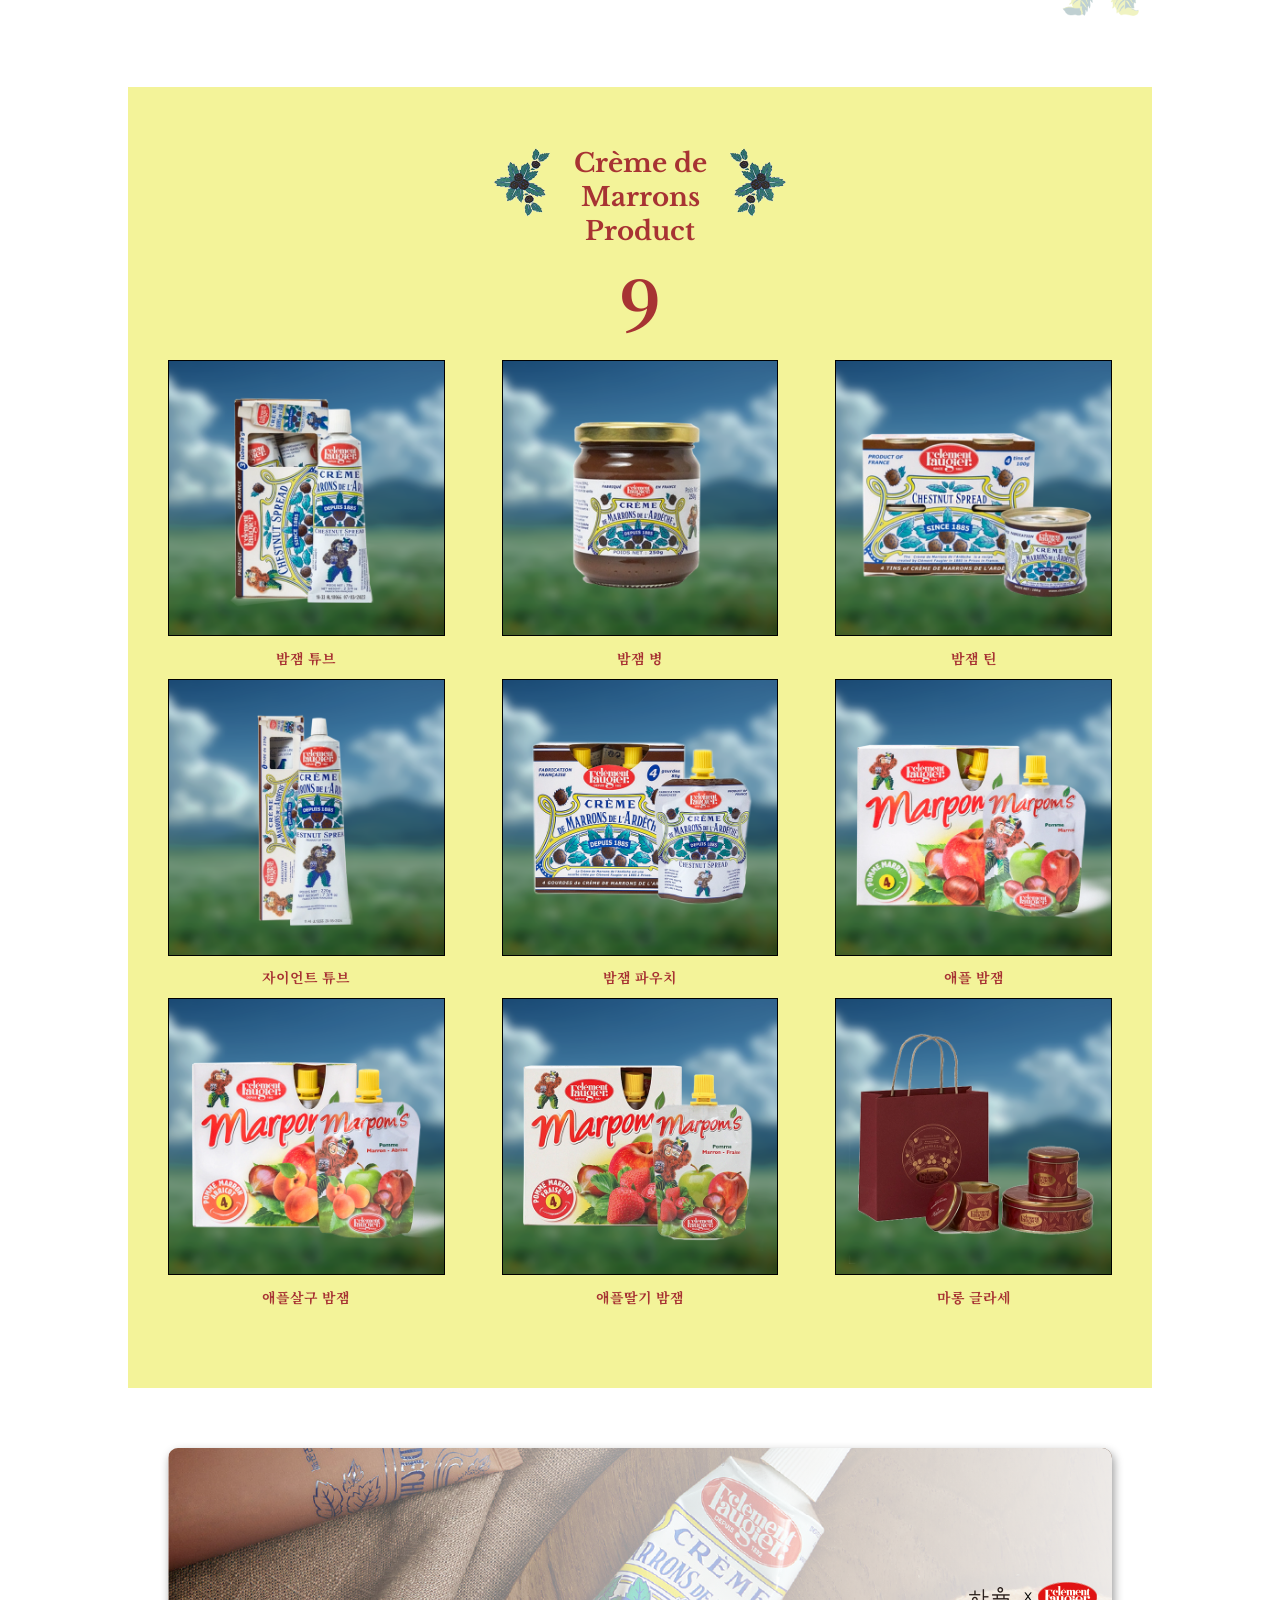
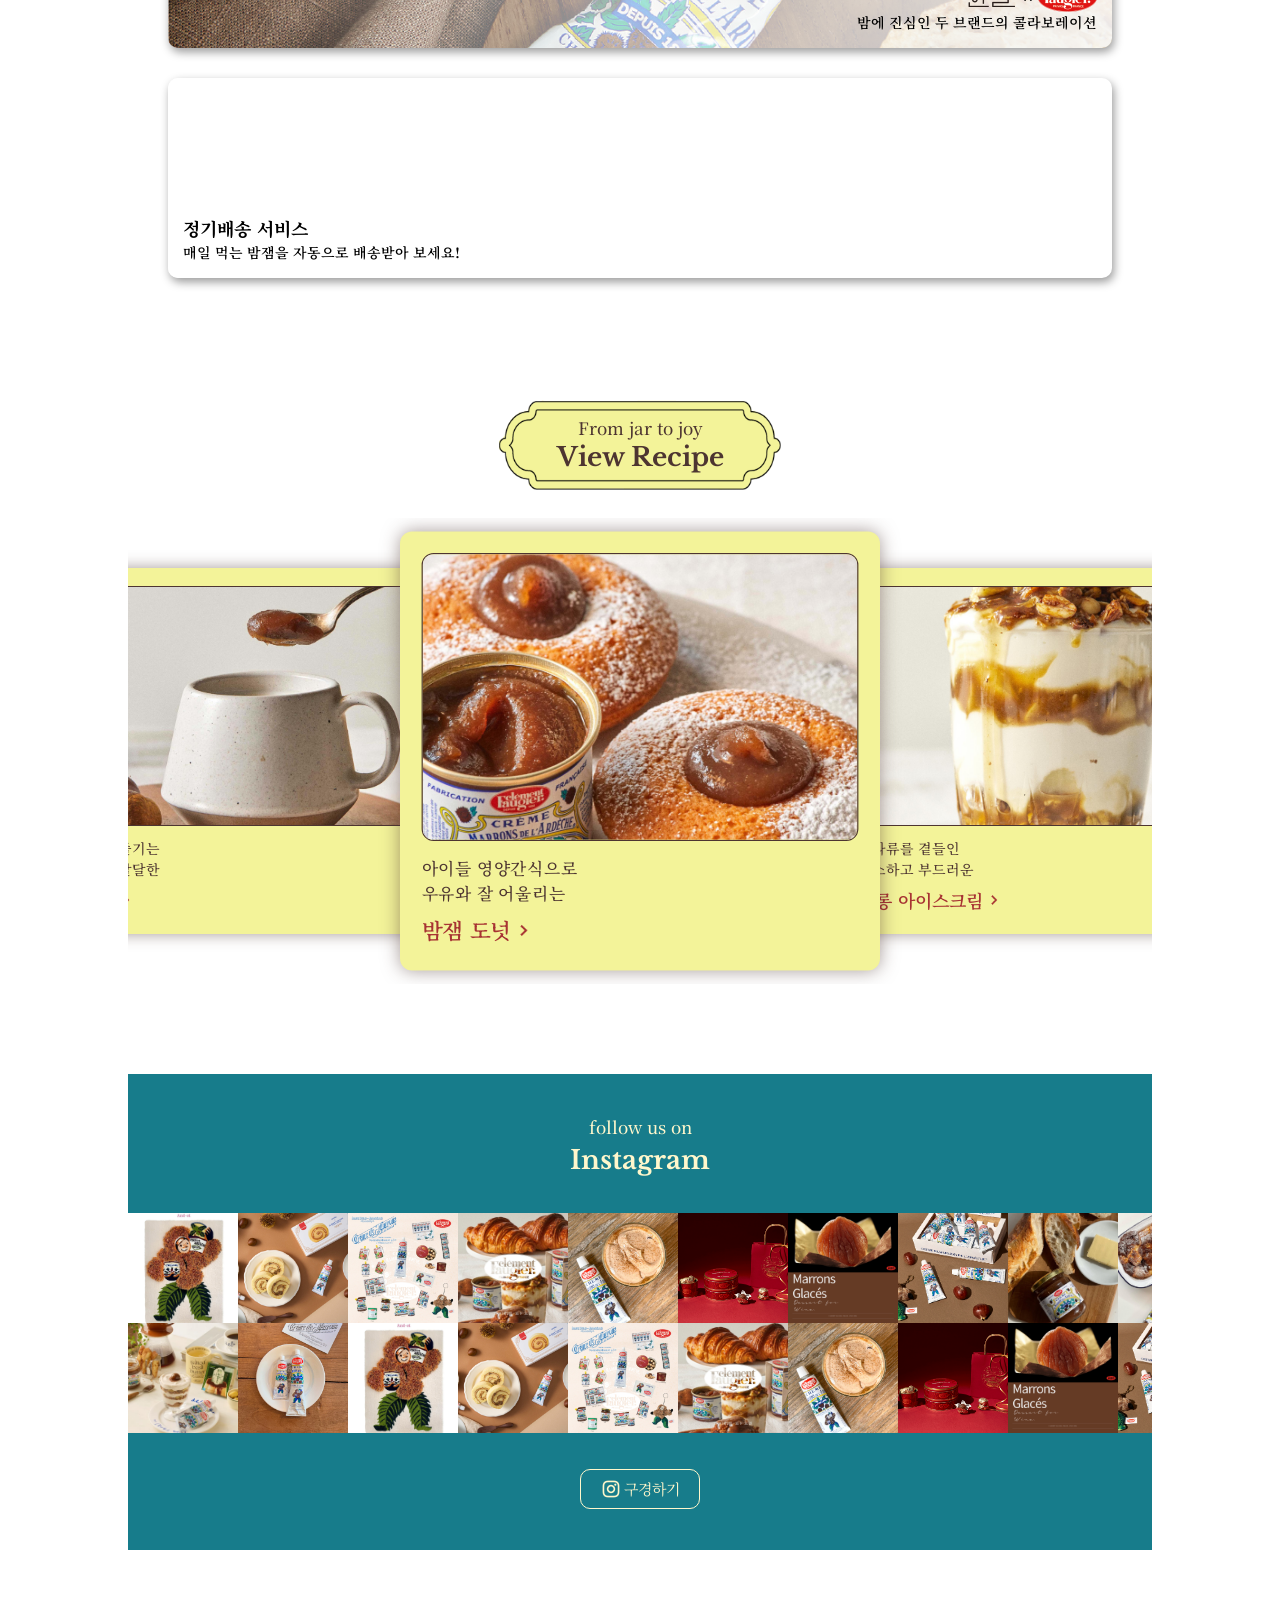
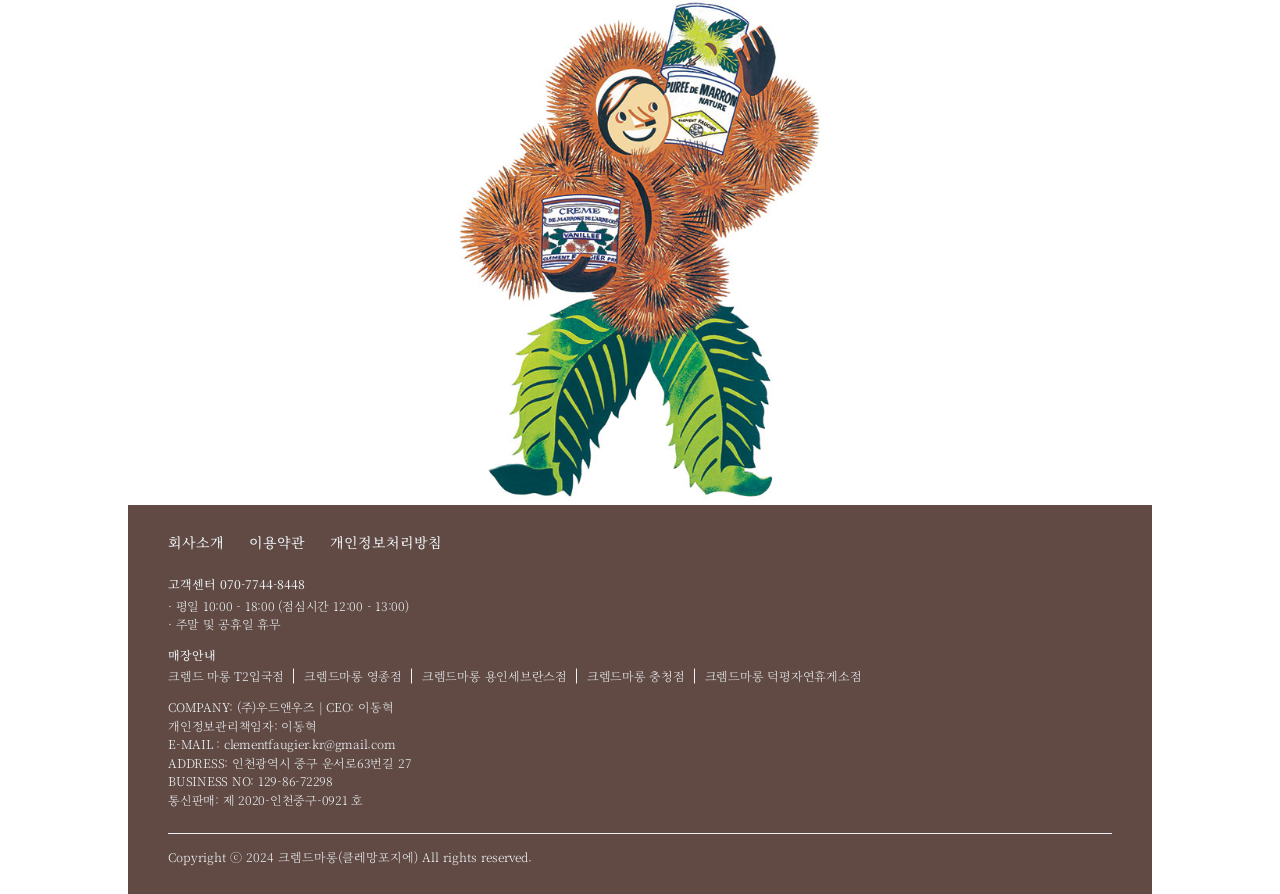
==== commit f9575045: "페이지번호부터" ====
--- a/index.html
+++ b/index.html
@@ -7,10 +7,17 @@
     <title>크렘드마롱 메인</title>
     <!-- Link Swiper's CSS -->
     <link rel="stylesheet" href="https://cdn.jsdelivr.net/npm/swiper@11/swiper-bundle.min.css" />
+    <!-- AOS css -->
+    <link href="lib/aos.css" rel="stylesheet">
     <link rel="stylesheet" href="css/main.css">
 
+    <!-- Swiper JS -->
     <script src="https://cdn.jsdelivr.net/npm/swiper@11/swiper-bundle.min.js"></script>
-    <!-- Swiper JS -->
+    <!-- AOS js -->
+    <script src="lib/aos.js"></script>
+    <script>
+        AOS.init();
+    </script>
     <script>
         window.onload = () => {
             //메인비주얼 슬라이드
@@ -161,8 +168,8 @@
                                 <img src="img/icon-up.png" alt="상세닫기" class="up">
                             </a>
                             <ul class="depth-02">
-                                <li><a href="../html/sub.html">All</a></li>
-                                <li><a href="#">Best</a></li>
+                                <li><a href="#">All</a></li>
+                                <li><a href="../html/sub.html">Best</a></li>
                                 <li><a href="#">단품</a></li>
                                 <li><a href="#">선물세트</a></li>
                                 <li><a href="#">마롱글라세</a></li>
@@ -296,7 +303,7 @@
                             깊고 자연스러운 풍미를 전합니다.</br>
                             1882년 시작된 클레망포지에의 대표 제품으로,</br>
                             전 세계 89개국에서 사랑받고 있습니다. </p>
-                        <img src="img/sec-01.png" alt="illustration">
+                        <img src="img/sec-01.png" alt="illustration" data-aos="fade-up"><!-- aos 효과 안됨 -->
                     </div><!-- content -->
                 </div><!-- inner -->
             </section><!-- sec-01 -->
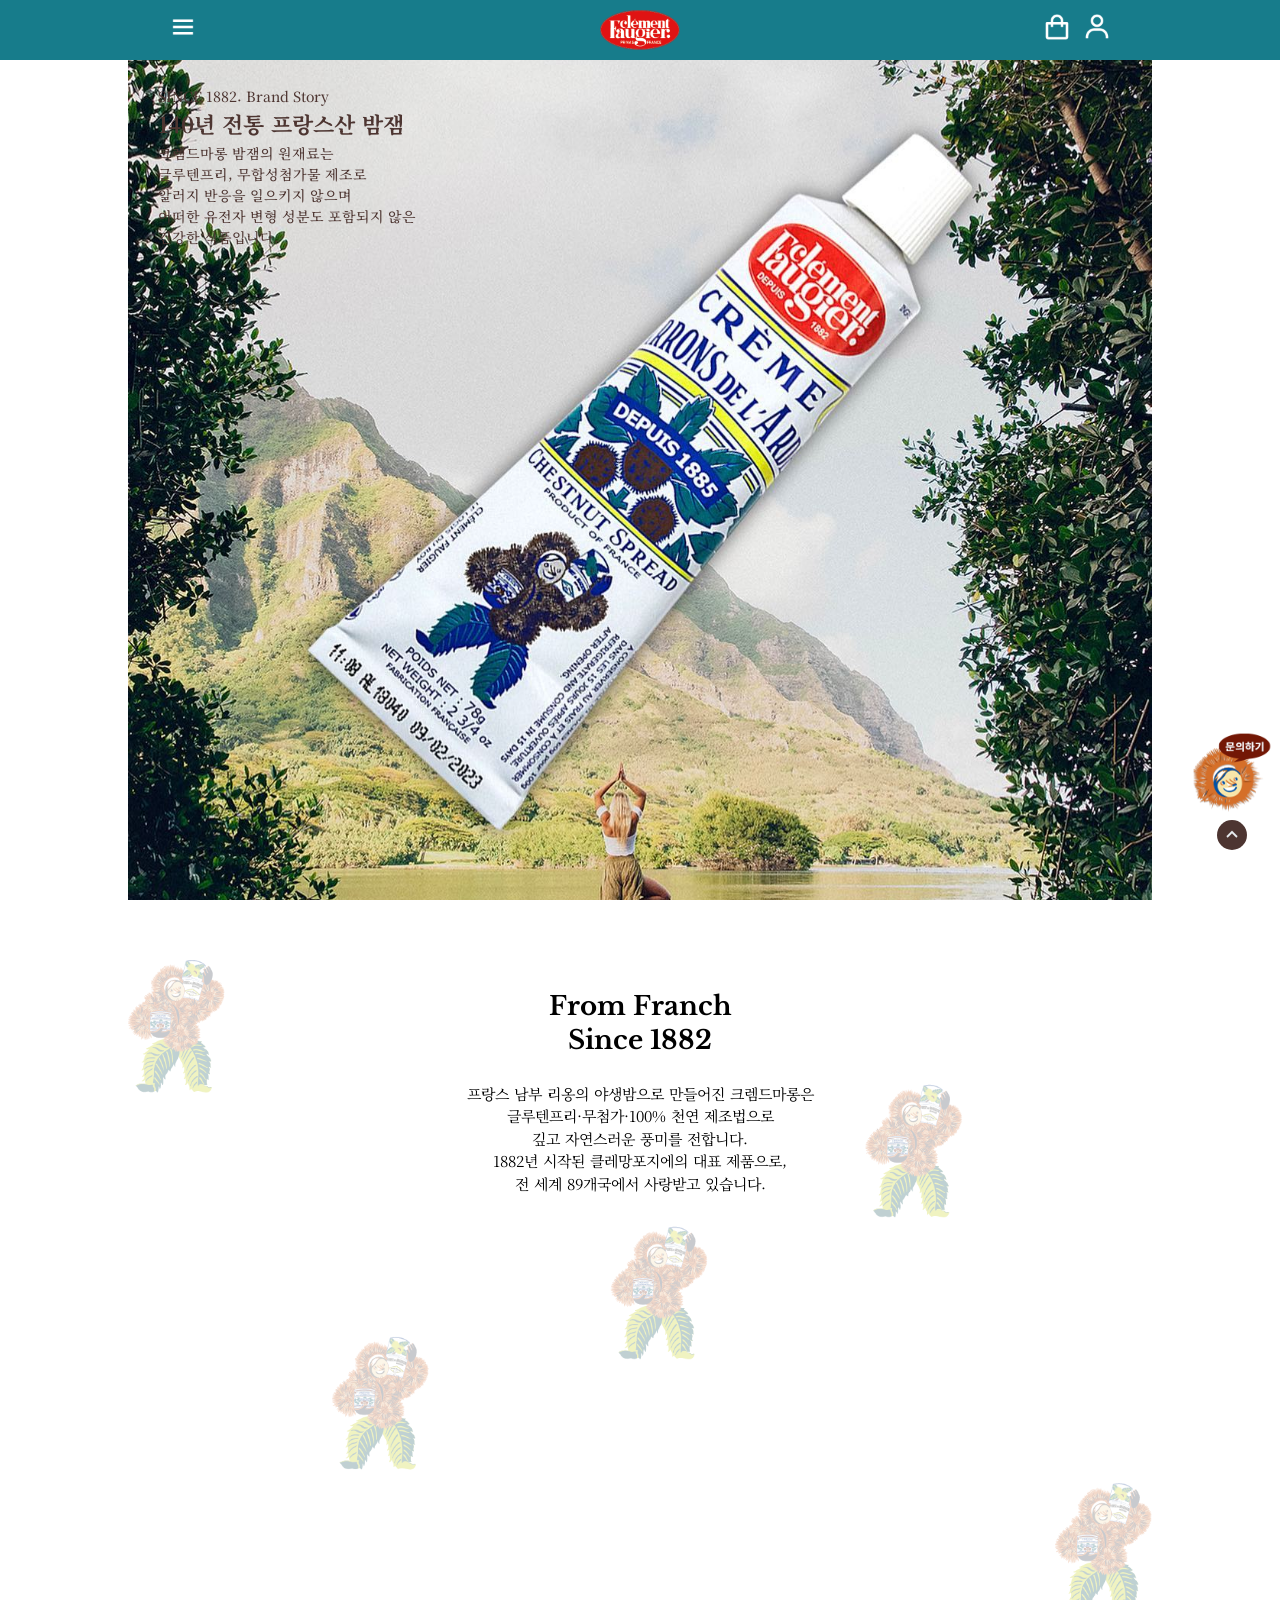
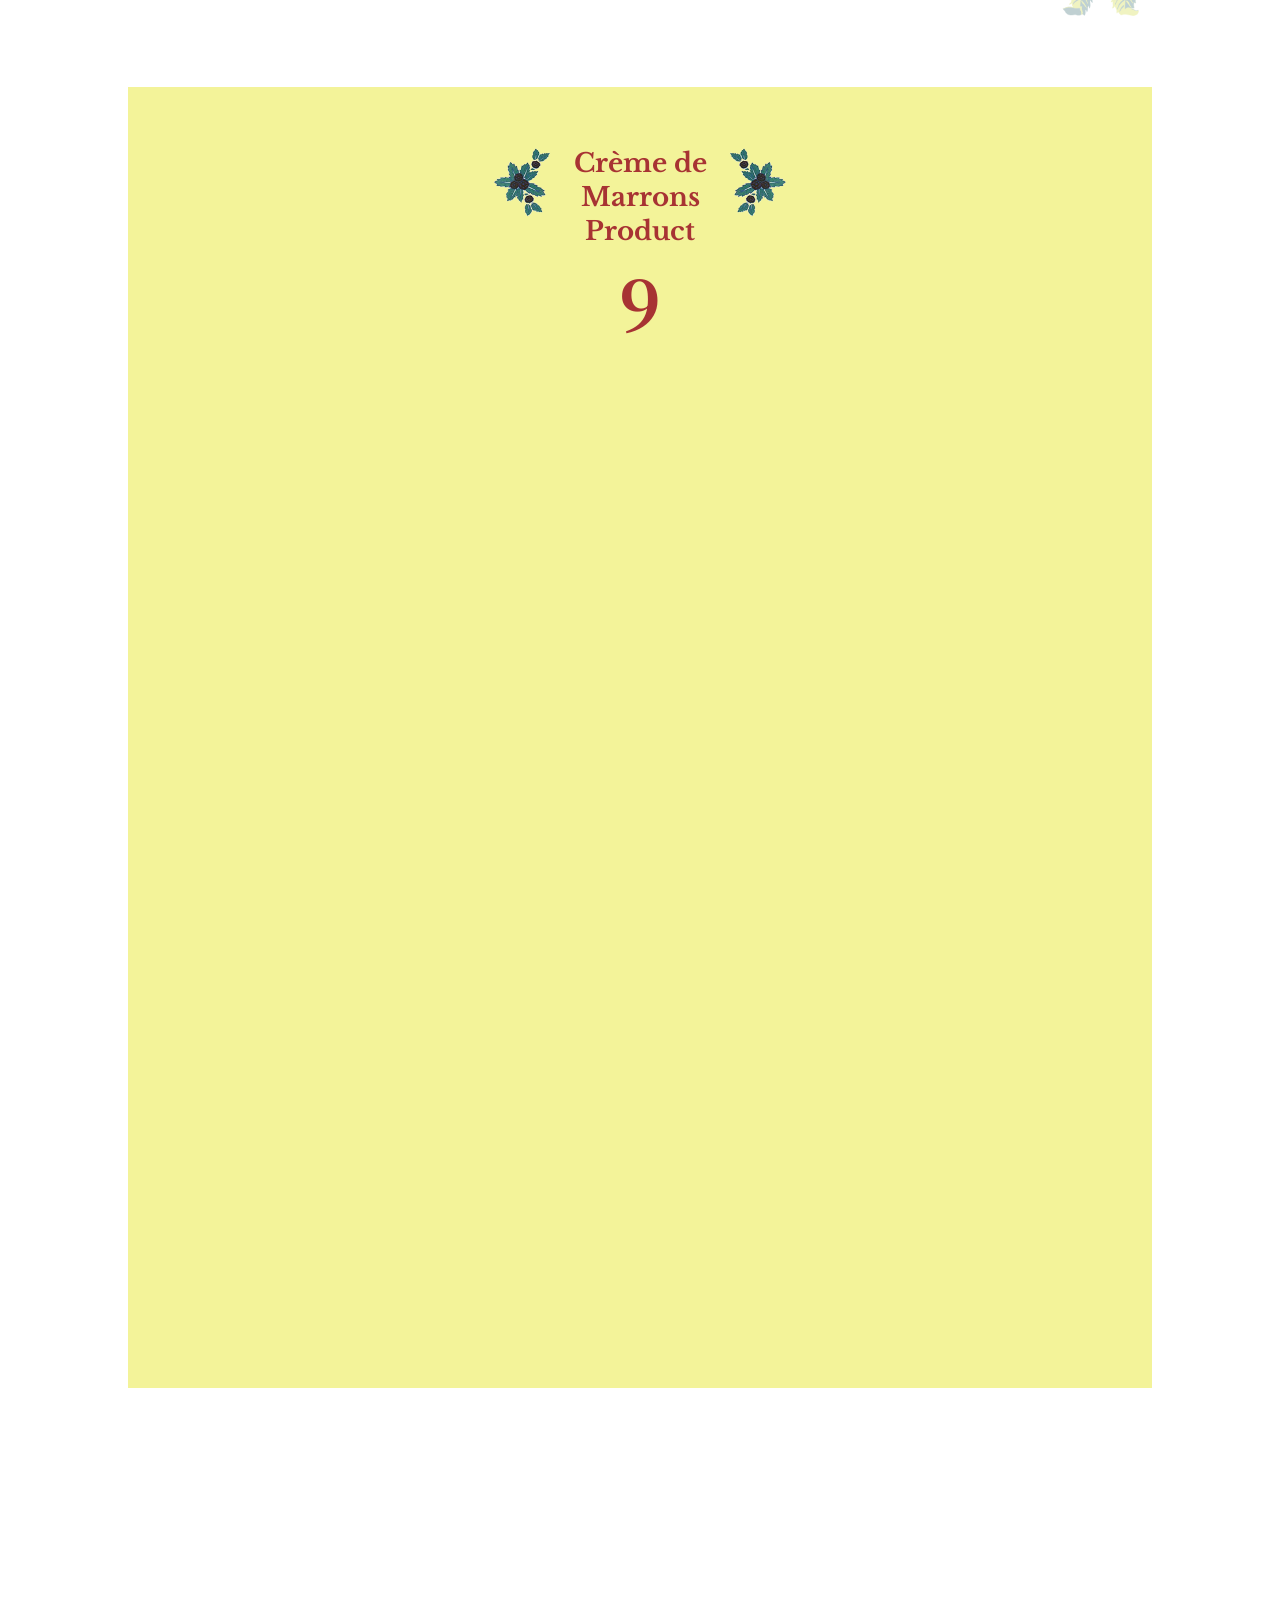
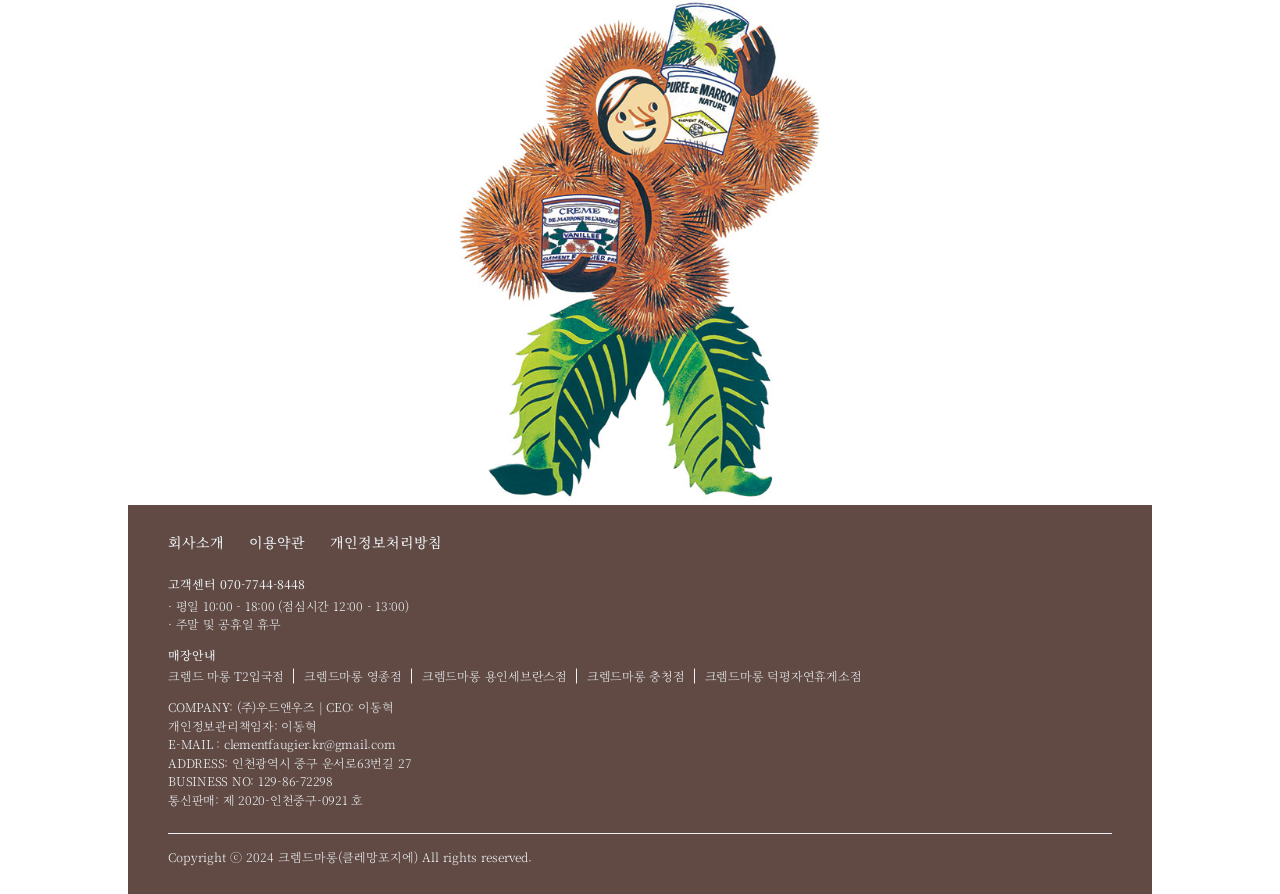
==== commit e2242952: "서브 카테고리빼고" ====
--- a/index.html
+++ b/index.html
@@ -16,10 +16,9 @@
     <!-- AOS js -->
     <script src="lib/aos.js"></script>
     <script>
-        AOS.init();
-    </script>
-    <script>
         window.onload = () => {
+            AOS.init();
+
             //메인비주얼 슬라이드
             var swiper = new Swiper(".MainSlide", {
                 spaceBetween: 0,
@@ -142,7 +141,7 @@
                         <img src="img/icon-close.png" alt="메뉴닫기">
                     </button><!-- close_btn -->
                     <h1 class="logo">
-                        <a href="../index.html"><img src="img/cremedemarrons_logo.png" alt="로고"></a>
+                        <a href="index.html"><img src="img/cremedemarrons_logo.png" alt="로고"></a>
                     </h1><!-- logo -->
                     <div class="util">
                         <button class="cart_btn">
@@ -169,7 +168,7 @@
                             </a>
                             <ul class="depth-02">
                                 <li><a href="#">All</a></li>
-                                <li><a href="../html/sub.html">Best</a></li>
+                                <li><a href="sub.html">Best</a></li>
                                 <li><a href="#">단품</a></li>
                                 <li><a href="#">선물세트</a></li>
                                 <li><a href="#">마롱글라세</a></li>
@@ -303,7 +302,7 @@
                             깊고 자연스러운 풍미를 전합니다.</br>
                             1882년 시작된 클레망포지에의 대표 제품으로,</br>
                             전 세계 89개국에서 사랑받고 있습니다. </p>
-                        <img src="img/sec-01.png" alt="illustration" data-aos="fade-up"><!-- aos 효과 안됨 -->
+                        <img src="img/sec-01.png" alt="illustration" data-aos="fade-up" data-aos-duration="1000">
                     </div><!-- content -->
                 </div><!-- inner -->
             </section><!-- sec-01 -->
@@ -319,39 +318,39 @@
                     </div><!-- title -->
 
                     <div class="list">
-                        <div class="item">
+                        <div class="item" data-aos="flip-left" data-aos-duration="300">
                             <img src="img/item-tube.png" alt="밤잼 튜브">
                             <p>밤잼 튜브</p>
                         </div><!-- item -->
-                        <div class="item">
+                        <div class="item" data-aos="flip-left" data-aos-duration="500">
                             <img src="img/item-jar.png" alt="밤잼 병">
                             <p>밤잼 병</p>
                         </div><!-- item -->
-                        <div class="item">
+                        <div class="item" data-aos="flip-left" data-aos-duration="700">
                             <img src="img/item-tin.png" alt="밤잼 틴">
                             <p>밤잼 틴</p>
                         </div><!-- item -->
-                        <div class="item">
+                        <div class="item" data-aos="flip-left" data-aos-duration="900">
                             <img src="img/item-giant.png" alt="자이언트 튜브">
                             <p>자이언트 튜브</p>
                         </div><!-- item -->
-                        <div class="item">
+                        <div class="item" data-aos="flip-left" data-aos-duration="1100">
                             <img src="img/item-pouch.png" alt="밤잼 파우치">
                             <p>밤잼 파우치</p>
                         </div><!-- item -->
-                        <div class="item">
+                        <div class="item" data-aos="flip-left" data-aos-duration="1300">
                             <img src="img/item-apple.png" alt="애플 밤잼">
                             <p>애플 밤잼</p>
                         </div><!-- item -->
-                        <div class="item">
+                        <div class="item" data-aos="flip-left" data-aos-duration="1500">
                             <img src="img/item-apricot.png" alt="애플살구 밤잼">
                             <p>애플살구 밤잼</p>
                         </div><!-- item -->
-                        <div class="item">
+                        <div class="item" data-aos="flip-left" data-aos-duration="1700">
                             <img src="img/item-strawberry.png" alt="애플딸기 밤잼">
                             <p>애플딸기 밤잼</p>
                         </div><!-- item -->
-                        <div class="item">
+                        <div class="item" data-aos="flip-left" data-aos-duration="1900">
                             <img src="img/item-gift.png" alt="마롱 글라세">
                             <p>마롱 글라세</p>
                         </div><!-- item -->
@@ -361,13 +360,13 @@
 
             <section class="sec-03">
                 <div class="inner">
-                    <div class="banner b01">
+                    <div class="banner b01" data-aos="fade-up" data-aos-duration="1000">
                         <div class="text">
                             <img src="img/colabo_logo.png" alt="콜라보로고">
                             <p>밤에 진심인 두 브랜드의 콜라보레이션</p>
                         </div><!-- text -->
                     </div><!-- banner -->
-                    <div class="banner b02">
+                    <div class="banner b02" data-aos="fade-up" data-aos-duration="1000">
                         <div class="text">
                             <strong>정기배송 서비스</strong>
                             <p>매일 먹는 밤잼을 자동으로 배송받아 보세요!</p>
@@ -376,7 +375,7 @@
                 </div><!-- inner -->
             </section><!-- sec-03 -->
 
-            <section class="sec-04">
+            <section class="sec-04" data-aos="fade-up" data-aos-duration="1000">
                 <div class="inner">
                     <div class="title">
                         <img src="img/title-background1.png" alt="title-background">
@@ -464,7 +463,7 @@
                 </div><!-- inner -->
             </section><!-- sec-04 -->
 
-            <section class="sec-05">
+            <section class="sec-05" data-aos="fade-up" data-aos-duration="1000">
                 <div class="inner">
                     <div class="title">
                         <p>follow us on</p>
